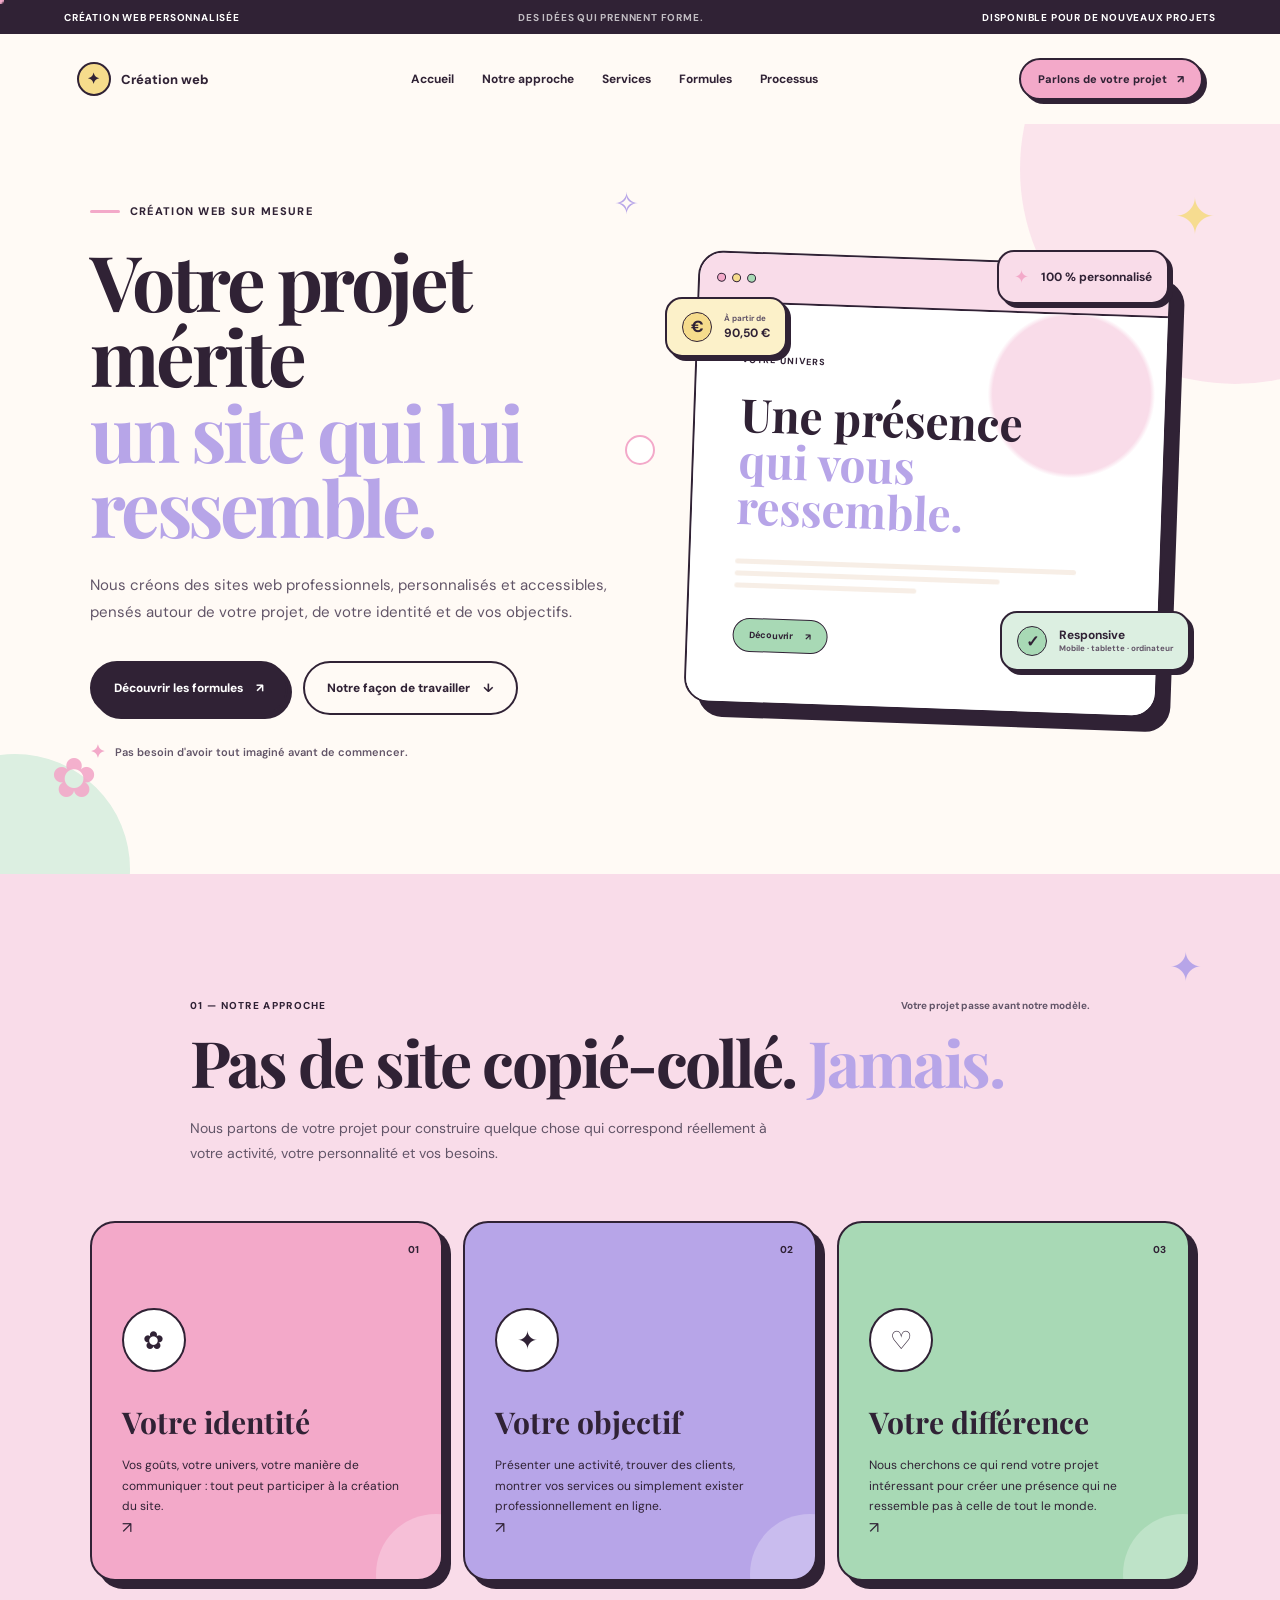
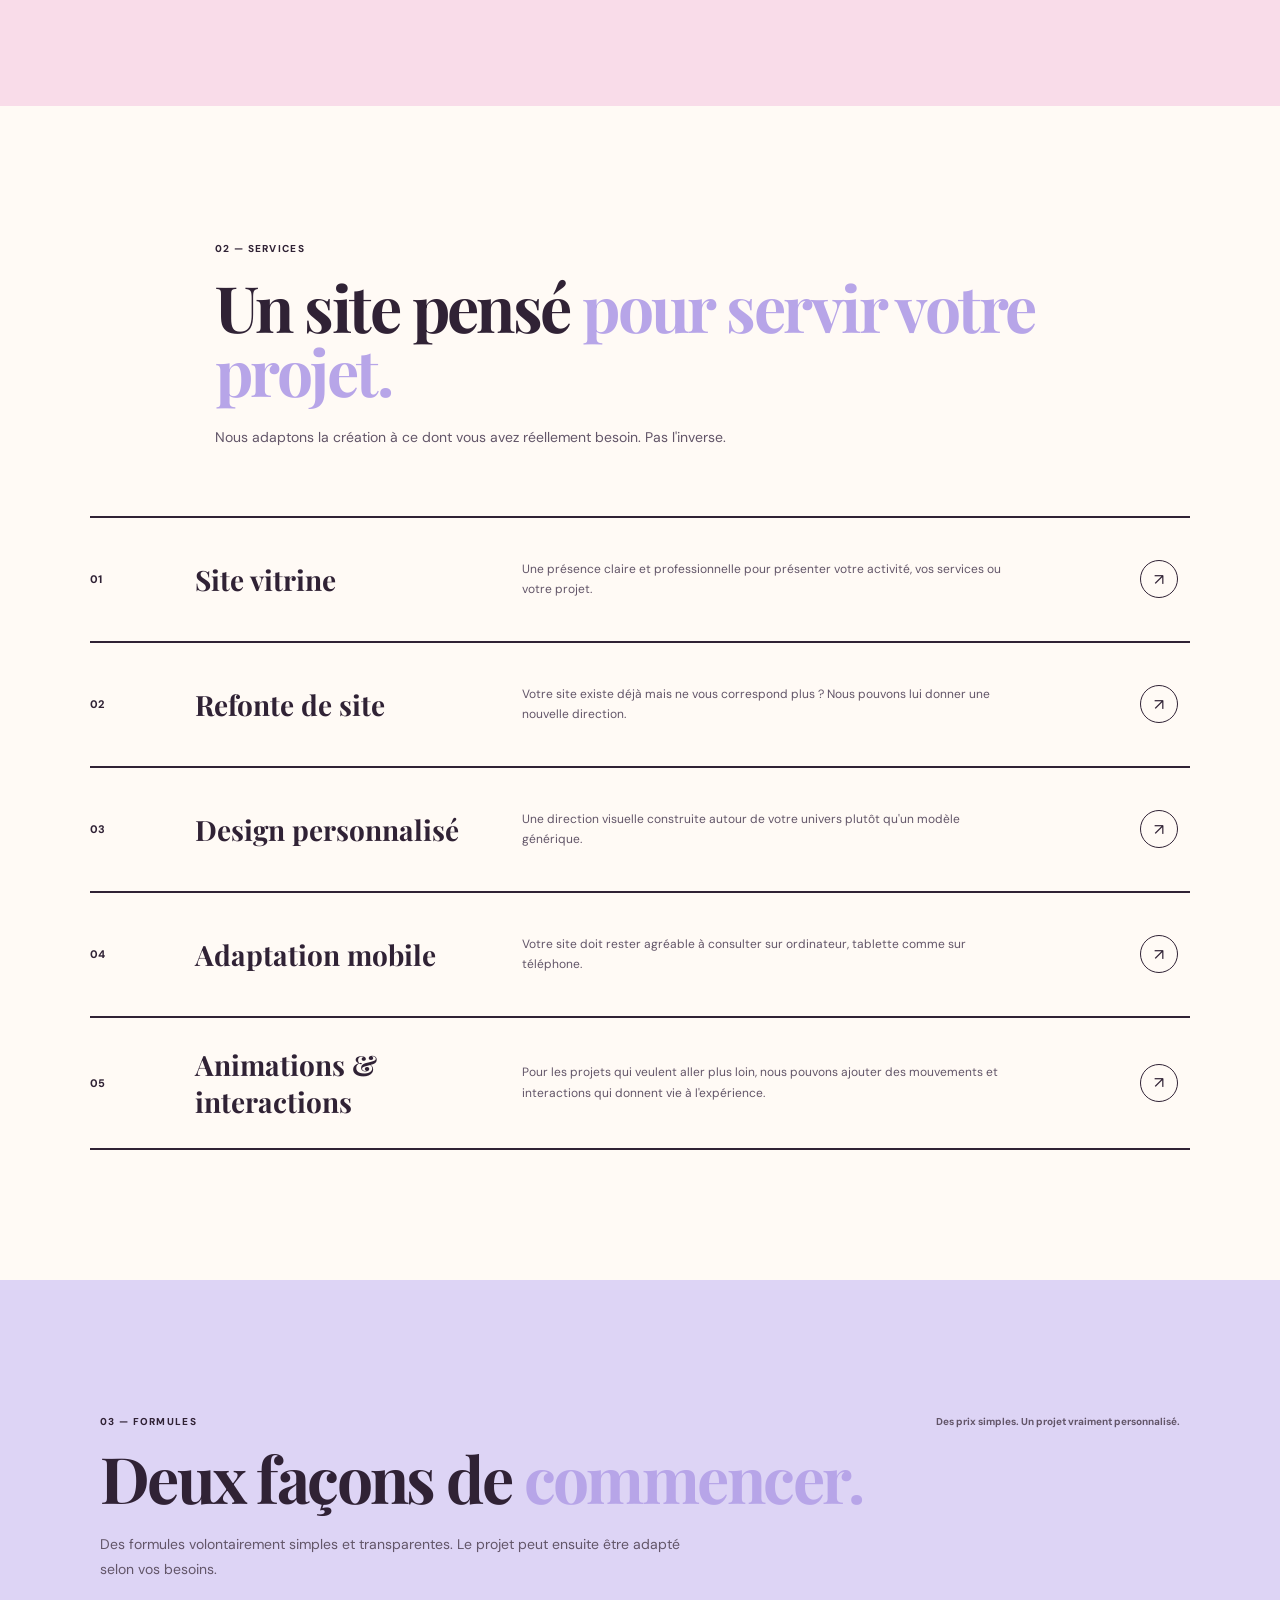
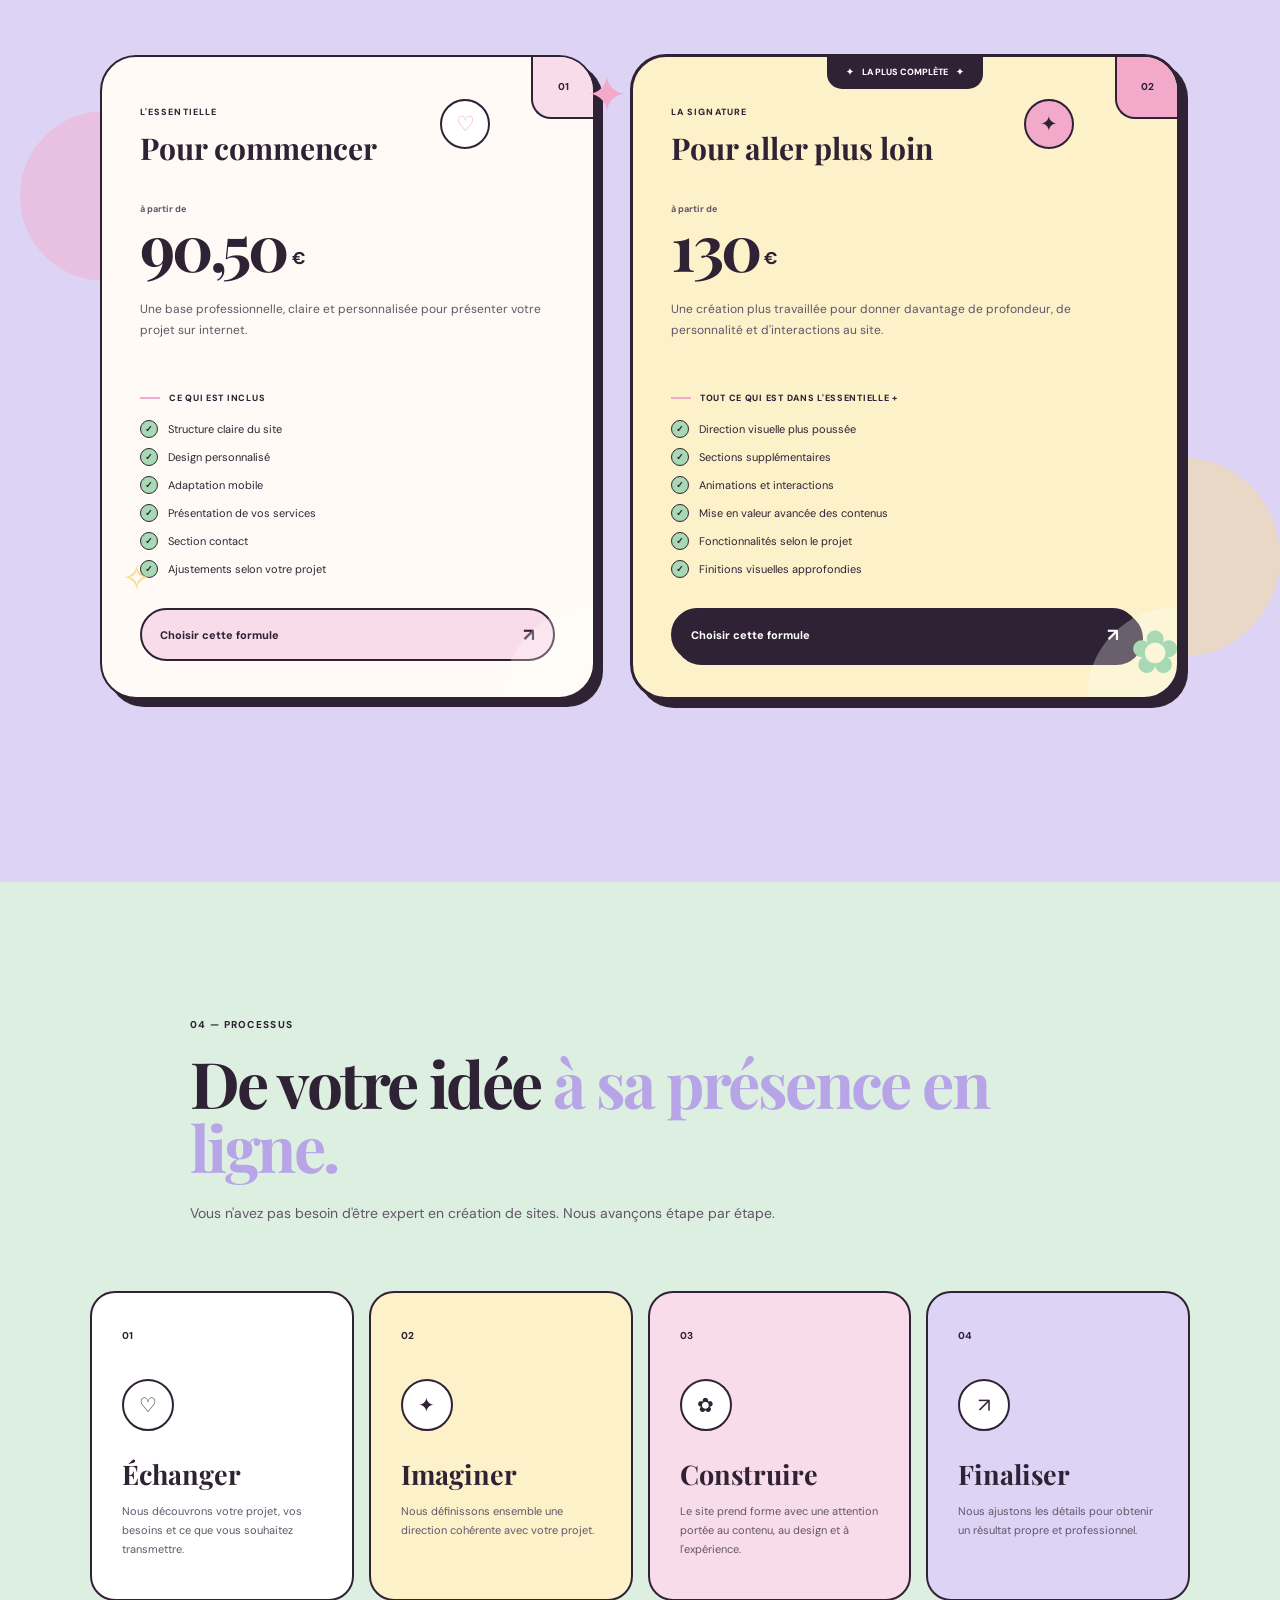
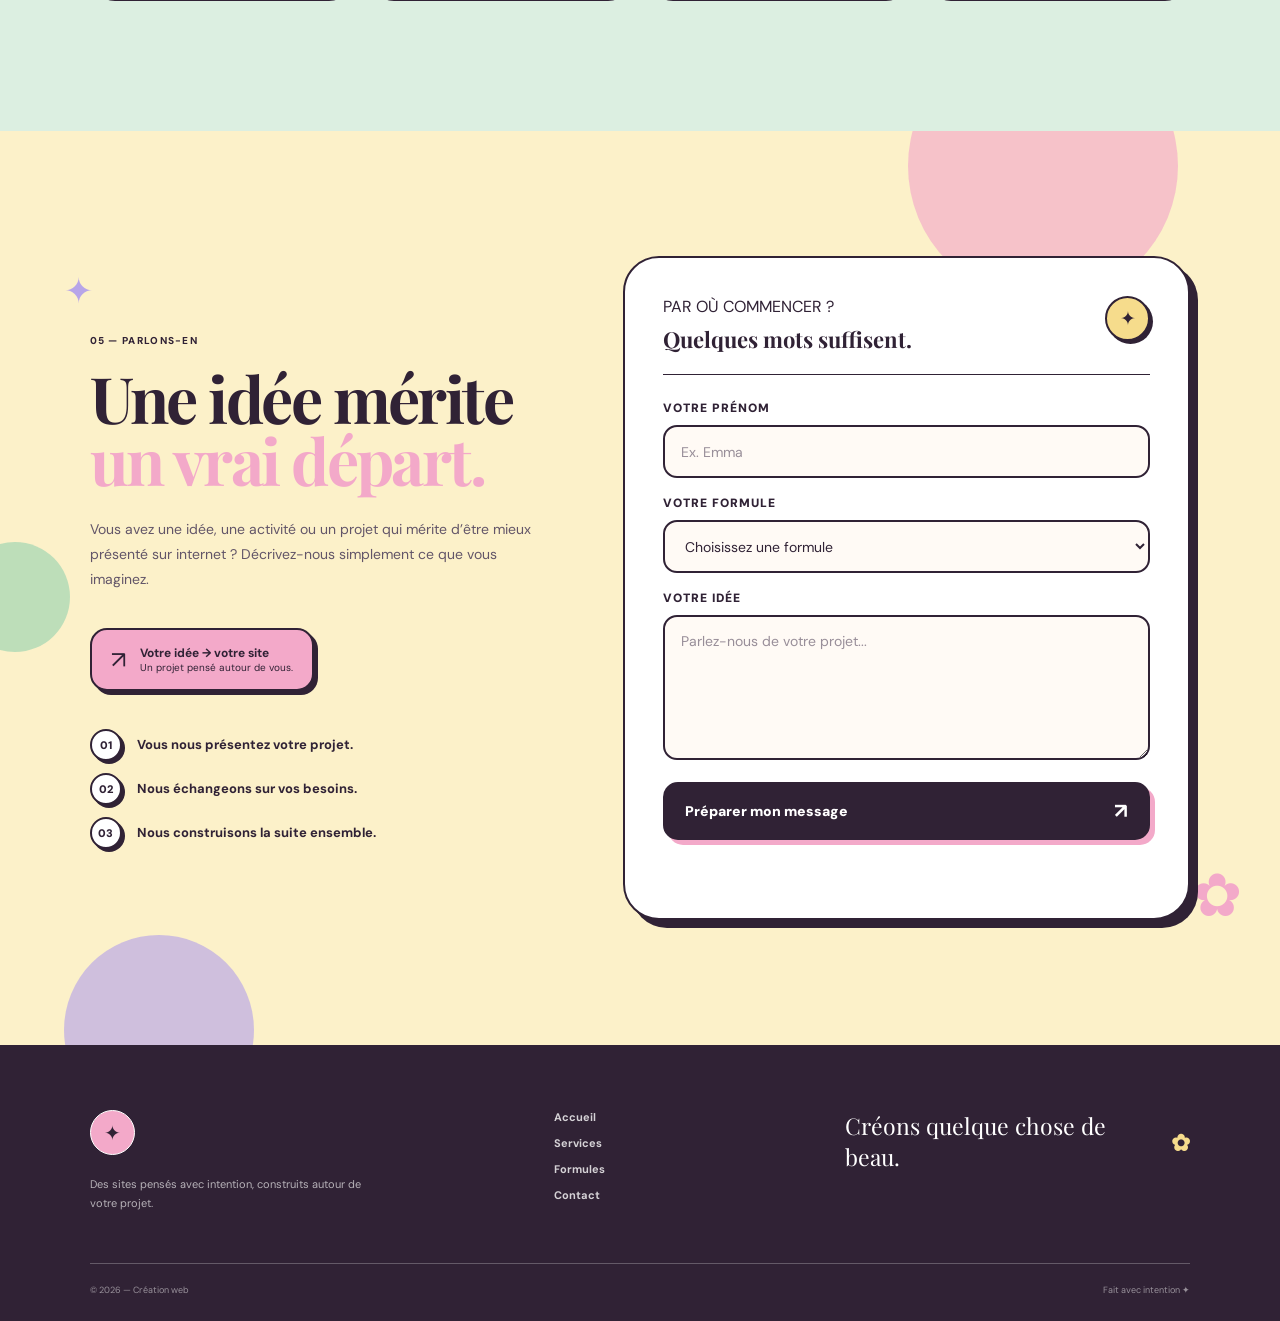
==== index.html @ 26dca268 "Add files via upload" ====
<!DOCTYPE html>

<html lang="fr">

<head>

<meta charset="UTF-8">

<meta
    name="viewport"
    content="width=device-width, initial-scale=1.0"
>

<meta
    name="description"
    content="Création de sites web professionnels, personnalisés et accessibles."
>

<title>Création de sites web — Votre projet, votre univers</title>

<!-- =====================================================
     POLICES
====================================================== -->

<link rel="preconnect" href="https://fonts.googleapis.com">
<link rel="preconnect" href="https://fonts.gstatic.com" crossorigin>

<link
    href="https://fonts.googleapis.com/css2?family=DM+Sans:wght@400;500;600;700;800&family=Playfair+Display:wght@500;600;700&display=swap"
    rel="stylesheet"
>

<link rel="stylesheet" href="style.css">

</head>

<body>

<!-- =====================================================
     CURSEUR PERSONNALISÉ
====================================================== -->

<div class="custom-cursor"></div>
<div class="cursor-dot"></div>


<!-- =====================================================
     BARRE SUPÉRIEURE
====================================================== -->

<div class="top-bar">

    <span>
        Création web personnalisée
    </span>

    <span class="top-bar-center">
        Des idées qui prennent forme.
    </span>

    <span>
        Disponible pour de nouveaux projets
    </span>

</div>


<!-- =====================================================
     NAVIGATION
====================================================== -->

<header class="site-header">

    <a
        href="#accueil"
        class="brand-mark"
        aria-label="Accueil"
    >

        <span class="brand-symbol">
            ✦
        </span>

        <span class="brand-text">
            Création web
        </span>

    </a>


    <nav
        class="main-nav"
        aria-label="Navigation principale"
    >

        <a href="#accueil">
            Accueil
        </a>

        <a href="#approche">
            Notre approche
        </a>

        <a href="#services">
            Services
        </a>

        <a href="#formules">
            Formules
        </a>

        <a href="#processus">
            Processus
        </a>

    </nav>


    <a
        href="#contact"
        class="header-button"
    >
        Parlons de votre projet
        <span>↗</span>
    </a>

</header>


<!-- =====================================================
     CONTENU PRINCIPAL
====================================================== -->

<main>


    <!-- =================================================
         HERO
    ================================================== -->

    <section
        class="hero-section"
        id="accueil"
    >

        <div class="hero-decoration hero-flower">
            ✿
        </div>

        <div class="hero-decoration hero-star">
            ✦
        </div>

        <div class="hero-decoration hero-sparkle">
            ✧
        </div>


        <div class="hero-content">

            <div class="hero-kicker">

                <span></span>

                CRÉATION WEB SUR MESURE

            </div>


            <h1>

                Votre projet mérite

                <span>
                    un site qui lui ressemble.
                </span>

            </h1>


            <p class="hero-text">

                Nous créons des sites web professionnels,
                personnalisés et accessibles, pensés autour
                de votre projet, de votre identité et de vos
                objectifs.

            </p>


            <div class="hero-actions">

                <a
                    href="#formules"
                    class="primary-button"
                >

                    Découvrir les formules

                    <span>
                        ↗
                    </span>

                </a>


                <a
                    href="#approche"
                    class="secondary-button"
                >

                    Notre façon de travailler

                    <span>
                        ↓
                    </span>

                </a>

            </div>


            <div class="hero-note">

                <span class="note-star">
                    ✦
                </span>

                Pas besoin d'avoir tout imaginé avant de commencer.

            </div>

        </div>


        <!-- =================================================
             VISUEL HERO
        ================================================== -->

        <div class="hero-visual">

            <div class="hero-circle pink-circle"></div>

            <div class="hero-circle green-circle"></div>


            <div class="browser-window">

                <div class="browser-top">

                    <div class="browser-dots">

                        <span></span>
                        <span></span>
                        <span></span>

                    </div>


                    <div class="browser-address">
                        votre-projet.fr
                    </div>

                </div>


                <div class="browser-content">

                    <div class="browser-mini-label">
                        VOTRE UNIVERS
                    </div>


                    <h2>

                        Une présence

                        <span>
                            qui vous ressemble.
                        </span>

                    </h2>


                    <div class="browser-lines">

                        <span></span>
                        <span></span>
                        <span></span>

                    </div>


                    <div class="browser-button">

                        Découvrir

                        <span>
                            ↗
                        </span>

                    </div>

                </div>

            </div>


            <div class="floating-card floating-price">

                <span class="floating-icon">
                    €
                </span>

                <div>

                    <small>
                        À partir de
                    </small>

                    <strong>
                        90,50 €
                    </strong>

                </div>

            </div>


            <div class="floating-card floating-responsive">

                <span class="responsive-check">
                    ✓
                </span>

                <div>

                    <strong>
                        Responsive
                    </strong>

                    <small>
                        Mobile · tablette · ordinateur
                    </small>

                </div>

            </div>


            <div class="floating-card floating-custom">

                <span>
                    ✦
                </span>

                <strong>
                    100 % personnalisé
                </strong>

            </div>

        </div>

    </section>


    <!-- =================================================
         APPROCHE
    ================================================== -->

    <section
        class="approach-section"
        id="approche"
    >

        <div class="section-heading">

            <div class="heading-top">

                <span class="section-number">
                    01 — NOTRE APPROCHE
                </span>

                <span class="heading-note">
                    Votre projet passe avant notre modèle.
                </span>

            </div>


            <h2>

                Pas de site copié-collé.

                <span>
                    Jamais.
                </span>

            </h2>


            <p>

                Nous partons de votre projet pour construire
                quelque chose qui correspond réellement à
                votre activité, votre personnalité et vos
                besoins.

            </p>

        </div>


        <div class="approach-grid">


            <article class="approach-card pink-card">

                <div class="card-number">
                    01
                </div>

                <div class="card-icon">
                    ✿
                </div>

                <h3>
                    Votre identité
                </h3>

                <p>

                    Vos goûts, votre univers, votre manière
                    de communiquer : tout peut participer
                    à la création du site.

                </p>

                <span class="card-arrow">
                    ↗
                </span>

            </article>


            <article class="approach-card purple-card">

                <div class="card-number">
                    02
                </div>

                <div class="card-icon">
                    ✦
                </div>

                <h3>
                    Votre objectif
                </h3>

                <p>

                    Présenter une activité, trouver des clients,
                    montrer vos services ou simplement exister
                    professionnellement en ligne.

                </p>

                <span class="card-arrow">
                    ↗
                </span>

            </article>


            <article class="approach-card green-card">

                <div class="card-number">
                    03
                </div>

                <div class="card-icon">
                    ♡
                </div>

                <h3>
                    Votre différence
                </h3>

                <p>

                    Nous cherchons ce qui rend votre projet
                    intéressant pour créer une présence
                    qui ne ressemble pas à celle de tout le monde.

                </p>

                <span class="card-arrow">
                    ↗
                </span>

            </article>

        </div>

    </section>


    <!-- =================================================
         SERVICES
    ================================================== -->

    <section
        class="services-section"
        id="services"
    >

        <div class="services-intro">

            <span class="section-number">
                02 — SERVICES
            </span>

            <h2>

                Un site pensé

                <span>
                    pour servir votre projet.
                </span>

            </h2>

            <p>

                Nous adaptons la création à ce dont vous avez
                réellement besoin. Pas l'inverse.

            </p>

        </div>


        <div class="services-list">


            <article class="service-item">

                <div class="service-number">
                    01
                </div>

                <div class="service-main">

                    <h3>
                        Site vitrine
                    </h3>

                    <p>

                        Une présence claire et professionnelle
                        pour présenter votre activité,
                        vos services ou votre projet.

                    </p>

                </div>

                <div class="service-symbol">
                    ↗
                </div>

            </article>


            <article class="service-item">

                <div class="service-number">
                    02
                </div>

                <div class="service-main">

                    <h3>
                        Refonte de site
                    </h3>

                    <p>

                        Votre site existe déjà mais ne vous
                        correspond plus ? Nous pouvons lui
                        donner une nouvelle direction.

                    </p>

                </div>

                <div class="service-symbol">
                    ↗
                </div>

            </article>


            <article class="service-item">

                <div class="service-number">
                    03
                </div>

                <div class="service-main">

                    <h3>
                        Design personnalisé
                    </h3>

                    <p>

                        Une direction visuelle construite autour
                        de votre univers plutôt qu'un modèle
                        générique.

                    </p>

                </div>

                <div class="service-symbol">
                    ↗
                </div>

            </article>


            <article class="service-item">

                <div class="service-number">
                    04
                </div>

                <div class="service-main">

                    <h3>
                        Adaptation mobile
                    </h3>

                    <p>

                        Votre site doit rester agréable à consulter
                        sur ordinateur, tablette comme sur téléphone.

                    </p>

                </div>

                <div class="service-symbol">
                    ↗
                </div>

            </article>


            <article class="service-item">

                <div class="service-number">
                    05
                </div>

                <div class="service-main">

                    <h3>
                        Animations &amp; interactions
                    </h3>

                    <p>

                        Pour les projets qui veulent aller plus loin,
                        nous pouvons ajouter des mouvements et
                        interactions qui donnent vie à l'expérience.

                    </p>

                </div>

                <div class="service-symbol">
                    ↗
                </div>

            </article>

        </div>

    </section>


    <!-- =================================================
         FORMULES
    ================================================== -->

    <section
        class="pricing-section"
        id="formules"
    >

        <div class="pricing-intro">

            <div class="pricing-heading-line">

                <span class="section-number">
                    03 — FORMULES
                </span>

                <span class="pricing-mini-note">
                    Des prix simples. Un projet vraiment personnalisé.
                </span>

            </div>


            <h2>

                Deux façons de

                <span>
                    commencer.
                </span>

            </h2>


            <p>

                Des formules volontairement simples et transparentes.
                Le projet peut ensuite être adapté selon vos besoins.

            </p>

        </div>


        <div class="pricing-stage">

            <div class="pricing-deco deco-star">
                ✦
            </div>

            <div class="pricing-deco deco-flower">
                ✿
            </div>

            <div class="pricing-deco deco-sparkle">
                ✧
            </div>

            <div class="pricing-circle circle-pink"></div>

            <div class="pricing-circle circle-yellow"></div>


            <!-- =================================================
                 FORMULE 01
            ================================================== -->

            <article class="price-plan essential-plan">

                <div class="plan-corner">
                    <span>01</span>
                </div>


                <div class="plan-top">

                    <div>

                        <span class="plan-label">
                            L'ESSENTIELLE
                        </span>

                        <h3>
                            Pour commencer
                        </h3>

                    </div>


                    <div class="plan-icon essential-icon">
                        ♡
                    </div>

                </div>


                <div class="price-wrapper">

                    <span class="price-small">
                        à partir de
                    </span>

                    <div class="price">

                        <strong>
                            90,50
                        </strong>

                        <span>
                            €
                        </span>

                    </div>

                </div>


                <p class="plan-description">

                    Une base professionnelle, claire et personnalisée
                    pour présenter votre projet sur internet.

                </p>


                <div class="included-title">

                    <span></span>

                    CE QUI EST INCLUS

                </div>


                <ul class="plan-list">

                    <li>
                        <span>✓</span>
                        <p>Structure claire du site</p>
                    </li>

                    <li>
                        <span>✓</span>
                        <p>Design personnalisé</p>
                    </li>

                    <li>
                        <span>✓</span>
                        <p>Adaptation mobile</p>
                    </li>

                    <li>
                        <span>✓</span>
                        <p>Présentation de vos services</p>
                    </li>

                    <li>
                        <span>✓</span>
                        <p>Section contact</p>
                    </li>

                    <li>
                        <span>✓</span>
                        <p>Ajustements selon votre projet</p>
                    </li>

                </ul>


                <a
                    href="#contact"
                    class="plan-button essential-button"
                >

                    <span>
                        Choisir cette formule
                    </span>

                    <strong>
                        ↗
                    </strong>

                </a>

            </article>


            <!-- =================================================
                 FORMULE 02
            ================================================== -->

            <article class="price-plan signature-plan">

                <div class="popular-badge">

                    <span>✦</span>

                    LA PLUS COMPLÈTE

                    <span>✦</span>

                </div>


                <div class="plan-corner">
                    <span>02</span>
                </div>


                <div class="plan-top">

                    <div>

                        <span class="plan-label">
                            LA SIGNATURE
                        </span>

                        <h3>
                            Pour aller plus loin
                        </h3>

                    </div>


                    <div class="plan-icon signature-icon">
                        ✦
                    </div>

                </div>


                <div class="price-wrapper">

                    <span class="price-small">
                        à partir de
                    </span>

                    <div class="price">

                        <strong>
                            130
                        </strong>

                        <span>
                            €
                        </span>

                    </div>

                </div>


                <p class="plan-description">

                    Une création plus travaillée pour donner davantage
                    de profondeur, de personnalité et d'interactions
                    au site.

                </p>


                <div class="included-title">

                    <span></span>

                    TOUT CE QUI EST DANS L'ESSENTIELLE +

                </div>


                <ul class="plan-list">

                    <li>
                        <span>✓</span>
                        <p>Direction visuelle plus poussée</p>
                    </li>

                    <li>
                        <span>✓</span>
                        <p>Sections supplémentaires</p>
                    </li>

                    <li>
                        <span>✓</span>
                        <p>Animations et interactions</p>
                    </li>

                    <li>
                        <span>✓</span>
                        <p>Mise en valeur avancée des contenus</p>
                    </li>

                    <li>
                        <span>✓</span>
                        <p>Fonctionnalités selon le projet</p>
                    </li>

                    <li>
                        <span>✓</span>
                        <p>Finitions visuelles approfondies</p>
                    </li>

                </ul>


                <a
                    href="#contact"
                    class="plan-button signature-button"
                >

                    <span>
                        Choisir cette formule
                    </span>

                    <strong>
                        ↗
                    </strong>

                </a>

            </article>

        </div>

    </section>


    <!-- =================================================
         PROCESSUS
    ================================================== -->

    <section
        class="process-section"
        id="processus"
    >

        <div class="process-intro">

            <span class="section-number">
                04 — PROCESSUS
            </span>

            <h2>

                De votre idée

                <span>
                    à sa présence en ligne.
                </span>

            </h2>

            <p>

                Vous n'avez pas besoin d'être expert en création
                de sites. Nous avançons étape par étape.

            </p>

        </div>


        <div class="process-grid">


            <article class="process-step">

                <span class="process-number">
                    01
                </span>

                <div class="process-icon">
                    ♡
                </div>

                <h3>
                    Échanger
                </h3>

                <p>

                    Nous découvrons votre projet, vos besoins
                    et ce que vous souhaitez transmettre.

                </p>

            </article>


            <article class="process-step">

                <span class="process-number">
                    02
                </span>

                <div class="process-icon">
                    ✦
                </div>

                <h3>
                    Imaginer
                </h3>

                <p>

                    Nous définissons ensemble une direction
                    cohérente avec votre projet.

                </p>

            </article>


            <article class="process-step">

                <span class="process-number">
                    03
                </span>

                <div class="process-icon">
                    ✿
                </div>

                <h3>
                    Construire
                </h3>

                <p>

                    Le site prend forme avec une attention portée
                    au contenu, au design et à l'expérience.

                </p>

            </article>


            <article class="process-step">

                <span class="process-number">
                    04
                </span>

                <div class="process-icon">
                    ↗
                </div>

                <h3>
                    Finaliser
                </h3>

                <p>

                    Nous ajustons les détails pour obtenir
                    un résultat propre et professionnel.

                </p>

            </article>

        </div>

    </section>


    <!-- =================================================
         CONTACT
    ================================================== -->

    <section
        class="contact-section"
        id="contact"
    >

        <div class="contact-shape contact-shape-pink"></div>

        <div class="contact-shape contact-shape-purple"></div>

        <div class="contact-shape contact-shape-green"></div>


        <div class="contact-doodle contact-doodle-one">
            ✦
        </div>

        <div class="contact-doodle contact-doodle-two">
            ✿
        </div>

        <div class="contact-doodle contact-doodle-three">
            ✧
        </div>


        <div class="contact-layout">


            <!-- =================================================
                 TEXTE CONTACT
            ================================================== -->

            <div class="contact-copy">

                <span class="section-number">
                    05 — PARLONS-EN
                </span>


                <h2>

                    Une idée mérite

                    <span>
                        un vrai départ.
                    </span>

                </h2>


                <p>

                    Vous avez une idée, une activité ou un projet
                    qui mérite d’être mieux présenté sur internet ?
                    Décrivez-nous simplement ce que vous imaginez.

                </p>


                <div class="contact-sticker">

                    <span class="sticker-arrow">
                        ↗
                    </span>


                    <div>

                        <strong>
                            Votre idée → votre site
                        </strong>

                        <span>
                            Un projet pensé autour de vous.
                        </span>

                    </div>

                </div>


                <div class="contact-mini-notes">


                    <div>

                        <span>
                            01
                        </span>

                        <p>
                            Vous nous présentez votre projet.
                        </p>

                    </div>


                    <div>

                        <span>
                            02
                        </span>

                        <p>
                            Nous échangeons sur vos besoins.
                        </p>

                    </div>


                    <div>

                        <span>
                            03
                        </span>

                        <p>
                            Nous construisons la suite ensemble.
                        </p>

                    </div>


                </div>

            </div>


            <!-- =================================================
                 FORMULAIRE CONTACT
            ================================================== -->

            <div class="contact-card">


                <div class="contact-card-top">

                    <div>

                        <span>
                            PAR OÙ COMMENCER ?
                        </span>

                        <strong>
                            Quelques mots suffisent.
                        </strong>

                    </div>


                    <span class="contact-card-star">
                        ✦
                    </span>

                </div>


                <form
                    class="contact-form"
                    id="contactForm"
                >


                    <label>

                        <span>
                            Votre prénom
                        </span>

                        <input
                            type="text"
                            name="prenom"
                            placeholder="Ex. Emma"
                            autocomplete="given-name"
                            required
                        >

                    </label>


                    <label>

                        <span>
                            Votre formule
                        </span>


                        <select
                            name="formule"
                            required
                        >

                            <option
                                value=""
                                selected
                                disabled
                            >
                                Choisissez une formule
                            </option>


                            <option value="Essentielle — 90,50 €">
                                L'Essentielle — 90,50 €
                            </option>


                            <option value="Signature — 130 €">
                                La Signature — 130 €
                            </option>


                            <option value="Je ne sais pas encore">
                                Je ne sais pas encore
                            </option>

                        </select>

                    </label>


                    <label>

                        <span>
                            Votre idée
                        </span>


                        <textarea
                            name="message"
                            placeholder="Parlez-nous de votre projet..."
                            required
                        ></textarea>

                    </label>


                    <button
                        type="submit"
                    >

                        <span>
                            Préparer mon message
                        </span>

                        <strong>
                            ↗
                        </strong>

                    </button>


                    <p
                        class="form-status"
                        id="formStatus"
                        aria-live="polite"
                    ></p>


                </form>

            </div>

        </div>

    </section>

</main>


<!-- =====================================================
     FOOTER
====================================================== -->

<footer class="site-footer">


    <div class="footer-main">


        <div class="footer-brand">

            <span class="footer-symbol">
                ✦
            </span>

            <p>

                Des sites pensés avec intention,
                construits autour de votre projet.

            </p>

        </div>


        <div class="footer-links">

            <a href="#accueil">
                Accueil
            </a>

            <a href="#services">
                Services
            </a>

            <a href="#formules">
                Formules
            </a>

            <a href="#contact">
                Contact
            </a>

        </div>


        <div class="footer-message">

            <span>
                Créons quelque chose de beau.
            </span>

            <strong>
                ✿
            </strong>

        </div>

    </div>


    <div class="footer-bottom">

        <span>

            © <span id="year"></span>
            — Création web

        </span>


        <span>
            Fait avec intention ✦
        </span>

    </div>

</footer>


<!-- =====================================================
     JAVASCRIPT
====================================================== -->

<script src="scripte.js"></script>

</body>

</html>
---- style.css ----
/* =========================================================
   STUDIO — STYLE PRINCIPAL
   Palette : rose poudré / violet lavande / jaune beurre /
   vert sauge, avec une base crème et prune.
========================================================= */


/* =========================================================
   VARIABLES
========================================================= */

:root {

    --cream: #fffaf5;
    --cream-dark: #f7eee6;

    --plum: #302235;
    --plum-light: #625568;

    --pink: #f3a9c9;
    --pink-light: #f9dce9;

    --purple: #b7a5e8;
    --purple-light: #ddd4f5;

    --yellow: #f6dc8c;
    --yellow-light: #fcf1c9;

    --green: #a8d9b5;
    --green-light: #dcefe1;

    --white: #ffffff;

    --border: 2px solid var(--plum);

    --shadow: 8px 8px 0 var(--plum);
    --shadow-small: 4px 4px 0 var(--plum);

    --radius-large: 36px;
    --radius-medium: 25px;
    --radius-small: 15px;

    --transition:
        .35s cubic-bezier(.22, 1, .36, 1);

}


/* =========================================================
   RESET
========================================================= */

* {
    margin: 0;
    padding: 0;
    box-sizing: border-box;
}

html {
    scroll-behavior: smooth;
}

body {
    min-height: 100vh;

    background: var(--cream);
    color: var(--plum);

    font-family: "DM Sans", sans-serif;

    overflow-x: hidden;

    cursor: none;
}

body.is-loading {
    overflow: hidden;
}

a {
    color: inherit;
    text-decoration: none;
}

button,
input,
textarea,
select {
    font: inherit;
}

button,
a {
    cursor: none;
}

::selection {
    background: var(--pink);
    color: var(--plum);
}

img {
    max-width: 100%;
    display: block;
}


/* =========================================================
   CURSEUR PERSONNALISÉ
========================================================= */

.custom-cursor {
    position: fixed;

    top: 0;
    left: 0;

    width: 30px;
    height: 30px;

    border: 2px solid var(--pink);
    border-radius: 50%;

    background: rgba(255, 255, 255, .88);

    pointer-events: none;

    z-index: 999999;

    transform: translate(-50%, -50%);

    transition:
        width .25s ease,
        height .25s ease,
        background .25s ease,
        border-color .25s ease,
        box-shadow .25s ease;

    will-change: left, top, width, height;
}

.cursor-dot {
    position: fixed;

    top: 0;
    left: 0;

    width: 7px;
    height: 7px;

    background: var(--pink);

    border-radius: 50%;

    pointer-events: none;

    z-index: 1000000;

    transform: translate(-50%, -50%);

    transition:
        width .2s ease,
        height .2s ease,
        background .2s ease;

    will-change: left, top, width, height;
}

.custom-cursor.cursor-hover {
    width: 55px;
    height: 55px;

    border-color: var(--purple);

    background: rgba(221, 212, 245, .35);

    box-shadow:
        0 0 0 7px rgba(183, 165, 232, .13);
}

.cursor-dot.dot-hover {
    width: 4px;
    height: 4px;

    background: var(--purple);
}


/* =========================================================
   TOP BAR
========================================================= */

.top-bar {
    min-height: 34px;

    padding: 7px 5vw;

    display: flex;
    justify-content: space-between;
    align-items: center;

    gap: 20px;

    background: var(--plum);
    color: var(--white);

    font-size: 10px;
    font-weight: 700;

    letter-spacing: .08em;
    text-transform: uppercase;
}

.top-bar-center {
    opacity: .7;
}


/* =========================================================
   HEADER
========================================================= */

.site-header {
    position: relative;
    z-index: 50;

    width: 100%;

    padding: 24px 6vw;

    display: flex;
    justify-content: space-between;
    align-items: center;

    gap: 30px;

    background: var(--cream);
}

.brand-mark {
    display: flex;
    align-items: center;

    gap: 10px;

    font-weight: 800;
    font-size: 13px;

    white-space: nowrap;
}

.brand-symbol {
    width: 34px;
    height: 34px;

    display: grid;
    place-items: center;

    border: var(--border);
    border-radius: 50%;

    background: var(--yellow);

    font-size: 15px;

    transition: var(--transition);
}

.brand-mark:hover .brand-symbol {
    transform: rotate(12deg) scale(1.08);
    background: var(--pink);
}

.main-nav {
    display: flex;
    align-items: center;
    justify-content: center;

    gap: 28px;
}

.main-nav a {
    position: relative;

    font-size: 12px;
    font-weight: 700;

    transition: var(--transition);
}

.main-nav a::after {
    content: "";

    position: absolute;

    left: 0;
    bottom: -7px;

    width: 0;
    height: 2px;

    background: var(--pink);

    transition: var(--transition);
}

.main-nav a:hover {
    transform: translateY(-2px);
}

.main-nav a:hover::after {
    width: 100%;
}

.header-button {
    padding: 12px 17px;

    display: flex;
    align-items: center;

    gap: 10px;

    background: var(--pink);

    border: var(--border);
    border-radius: 100px;

    box-shadow: var(--shadow-small);

    font-size: 11px;
    font-weight: 800;

    transition: var(--transition);
}

.header-button:hover {
    transform: translate(-2px, -3px);

    background: var(--yellow);

    box-shadow: 6px 7px 0 var(--plum);
}


/* =========================================================
   HERO
========================================================= */

.hero-section {
    position: relative;

    min-height: 700px;

    padding: 80px 7vw 110px;

    display: grid;
    grid-template-columns: 1fr 1fr;

    align-items: center;

    gap: 50px;

    background: var(--cream);

    overflow: hidden;
}

.hero-section::before {
    content: "";

    position: absolute;

    width: 430px;
    height: 430px;

    right: -170px;
    top: -170px;

    border-radius: 50%;

    background: var(--pink-light);

    opacity: .7;

    animation: softOrbit 10s ease-in-out infinite;
}

.hero-section::after {
    content: "";

    position: absolute;

    width: 230px;
    height: 230px;

    left: -100px;
    bottom: -110px;

    border-radius: 50%;

    background: var(--green-light);

    animation: softOrbitReverse 9s ease-in-out infinite;
}

.hero-content {
    position: relative;
    z-index: 5;

    max-width: 680px;

    animation:
        heroEnter .9s cubic-bezier(.22, 1, .36, 1) both;
}

.hero-kicker {
    display: flex;
    align-items: center;

    gap: 10px;

    margin-bottom: 25px;

    font-size: 11px;
    font-weight: 800;

    letter-spacing: .12em;
}

.hero-kicker span {
    width: 30px;
    height: 3px;

    background: var(--pink);

    border-radius: 10px;

    animation: linePulse 2.8s ease-in-out infinite;
}

.hero-content h1 {
    max-width: 680px;

    font-family: "Playfair Display", serif;

    font-size: clamp(54px, 6vw, 88px);

    line-height: .98;

    letter-spacing: -.045em;
}

.hero-content h1 span {
    display: block;

    color: var(--purple);

    animation: titleFloat 5s ease-in-out infinite;
}

.hero-text {
    max-width: 570px;

    margin-top: 28px;

    color: var(--plum-light);

    font-size: 15px;

    line-height: 1.8;
}

.hero-actions {
    display: flex;
    align-items: center;

    flex-wrap: wrap;

    gap: 15px;

    margin-top: 35px;
}

.primary-button,
.secondary-button {
    min-height: 54px;

    padding: 0 22px;

    display: inline-flex;
    align-items: center;
    justify-content: center;

    gap: 13px;

    border: var(--border);
    border-radius: 100px;

    font-size: 12px;
    font-weight: 800;

    transition: var(--transition);
}

.primary-button {
    background: var(--plum);
    color: var(--white);

    box-shadow: var(--shadow-small);
}

.primary-button:hover {
    transform: translate(-3px, -4px);

    background: var(--purple);
    color: var(--plum);

    box-shadow: 7px 8px 0 var(--plum);
}

.secondary-button {
    background: transparent;
}

.secondary-button:hover {
    background: var(--green);

    transform: translateY(-4px);
}

.primary-button span,
.secondary-button span {
    transition: transform .3s ease;
}

.primary-button:hover span,
.secondary-button:hover span {
    transform: translateX(5px);
}

.hero-note {
    margin-top: 25px;

    display: flex;
    align-items: center;

    gap: 10px;

    color: var(--plum-light);

    font-size: 11px;
    font-weight: 600;
}

.note-star {
    color: var(--pink);

    font-size: 18px;
}


/* =========================================================
   HERO VISUEL
========================================================= */

.hero-visual {
    position: relative;

    min-height: 520px;

    display: flex;
    align-items: center;
    justify-content: center;

    perspective: 1000px;

    transition:
        transform .25s cubic-bezier(.22, 1, .36, 1);

    z-index: 4;
}

.browser-window {
    position: relative;
    z-index: 3;

    width: min(500px, 90%);

    border: var(--border);
    border-radius: 25px;

    overflow: hidden;

    background: var(--white);

    box-shadow: 14px 14px 0 var(--plum);

    transform: rotate(2deg);

    transition:
        transform .5s cubic-bezier(.22, 1, .36, 1),
        box-shadow .5s ease;
}

.browser-window:hover {
    transform: rotate(0deg) translateY(-9px) scale(1.015);

    box-shadow: 17px 19px 0 var(--plum);
}

.browser-top {
    height: 50px;

    padding: 0 17px;

    display: flex;
    align-items: center;
    justify-content: space-between;

    border-bottom: var(--border);

    background: var(--pink-light);
}

.browser-dots {
    display: flex;
    gap: 6px;
}

.browser-dots span {
    width: 9px;
    height: 9px;

    border-radius: 50%;

    border: 1px solid var(--plum);
}

.browser-dots span:nth-child(1) {
    background: var(--pink);
}

.browser-dots span:nth-child(2) {
    background: var(--yellow);
}

.browser-dots span:nth-child(3) {
    background: var(--green);
}

.browser-address {
    padding: 6px 13px;

    border: 1px solid var(--plum);
    border-radius: 100px;

    font-size: 8px;
    font-weight: 700;

    background: var(--white);
}

.browser-content {
    min-height: 340px;

    padding: 50px 45px;

    background:
        radial-gradient(
            circle at 80% 20%,
            var(--pink-light) 0 16%,
            transparent 17%
        ),
        var(--white);
}

.browser-mini-label {
    font-size: 9px;
    font-weight: 800;

    letter-spacing: .12em;
}

.browser-content h2 {
    max-width: 350px;

    margin-top: 25px;

    font-family: "Playfair Display", serif;

    font-size: 46px;

    line-height: 1;
}

.browser-content h2 span {
    color: var(--purple);
}

.browser-lines {
    margin-top: 30px;

    display: grid;

    gap: 7px;
}

.browser-lines span {
    display: block;

    height: 5px;

    border-radius: 10px;

    background: var(--cream-dark);

    transform-origin: left;

    animation: lineReveal 1.2s ease both;
}

.browser-lines span:nth-child(1) {
    width: 90%;
    animation-delay: .3s;
}

.browser-lines span:nth-child(2) {
    width: 70%;
    animation-delay: .45s;
}

.browser-lines span:nth-child(3) {
    width: 48%;
    animation-delay: .6s;
}

.browser-button {
    width: fit-content;

    margin-top: 30px;

    padding: 10px 15px;

    display: flex;

    gap: 12px;

    border: 1.5px solid var(--plum);
    border-radius: 100px;

    background: var(--green);

    font-size: 9px;
    font-weight: 800;

    transition: var(--transition);
}

.browser-button:hover {
    background: var(--pink);

    transform: translateY(-3px);
}


/* =========================================================
   CARTES FLOTTANTES
========================================================= */

.floating-card {
    position: absolute;
    z-index: 5;

    display: flex;
    align-items: center;

    gap: 12px;

    padding: 13px 15px;

    border: var(--border);
    border-radius: 17px;

    box-shadow: var(--shadow-small);

    background: var(--white);

    transition:
        transform .35s cubic-bezier(.22, 1, .36, 1),
        box-shadow .35s ease;
}

.floating-card:hover {
    transform: translateY(-9px) rotate(-2deg) scale(1.03);

    box-shadow: 7px 9px 0 var(--plum);
}

.floating-card small {
    display: block;

    margin-bottom: 2px;

    font-size: 8px;
    font-weight: 700;

    color: var(--plum-light);
}

.floating-card strong {
    display: block;

    font-size: 12px;
}

.floating-price {
    top: 14%;
    left: 0;

    background: var(--yellow-light);

    animation:
        floatingPrice 4s ease-in-out infinite;
}

.floating-price .floating-icon {
    width: 30px;
    height: 30px;

    display: grid;
    place-items: center;

    border: 1.5px solid var(--plum);
    border-radius: 50%;

    background: var(--yellow);

    font-weight: 800;
}

.floating-responsive {
    right: 0;
    bottom: 14%;

    background: var(--green-light);

    animation:
        floatingResponsive 4.5s ease-in-out infinite .5s;
}

.responsive-check {
    width: 30px;
    height: 30px;

    display: grid;
    place-items: center;

    border: 1.5px solid var(--plum);
    border-radius: 50%;

    background: var(--green);

    font-weight: 900;
}

.floating-custom {
    right: 4%;
    top: 5%;

    background: var(--pink-light);

    animation:
        floatingCustom 5s ease-in-out infinite 1s;
}

.floating-custom > span {
    color: var(--pink);

    font-size: 18px;
}


/* =========================================================
   DÉCORATIONS HERO
========================================================= */

.hero-decoration {
    position: absolute;

    z-index: 2;

    pointer-events: none;
    user-select: none;
}

.hero-flower {
    left: 4%;
    bottom: 8%;

    color: var(--pink);

    font-size: 55px;

    transform: rotate(-15deg);

    opacity: .9;
}

.hero-star {
    right: 5%;
    top: 8%;

    color: var(--yellow);

    font-size: 50px;

    opacity: .95;
}

.hero-sparkle {
    left: 48%;
    top: 8%;

    color: var(--purple);

    font-size: 30px;

    animation:
        sparkleOpacity 3.2s ease-in-out infinite .4s;
}


/* =========================================================
   TITRES DE SECTIONS
========================================================= */

.section-number {
    display: inline-block;

    font-size: 10px;
    font-weight: 800;

    letter-spacing: .13em;
}

.section-heading h2,
.services-intro h2,
.process-intro h2,
.pricing-intro h2 {
    margin-top: 18px;

    font-family: "Playfair Display", serif;

    font-size: clamp(42px, 5vw, 68px);

    line-height: 1;

    letter-spacing: -.04em;
}

.section-heading h2 span,
.services-intro h2 span,
.process-intro h2 span,
.pricing-intro h2 span {
    color: var(--purple);
}

.section-heading p,
.services-intro p,
.process-intro p,
.pricing-intro p {
    max-width: 600px;

    margin-top: 22px;

    color: var(--plum-light);

    font-size: 14px;

    line-height: 1.8;
}


/* =========================================================
   APPROCHE
========================================================= */

.approach-section {
    position: relative;

    padding: 125px 7vw;

    background: var(--pink-light);

    overflow: hidden;
}

.approach-section::before {
    content: "✦";

    position: absolute;

    top: 8%;
    right: 6%;

    color: var(--purple);

    font-size: 40px;

    animation:
        sparkleOpacity 4s ease-in-out infinite;
}

.section-heading {
    max-width: 900px;

    margin: 0 auto 55px;
}

.heading-top {
    display: flex;

    justify-content: space-between;
    align-items: center;

    gap: 20px;
}

.heading-note {
    font-size: 10px;
    font-weight: 700;

    color: var(--plum-light);
}

.approach-grid {
    max-width: 1150px;

    margin: auto;

    display: grid;
    grid-template-columns: repeat(3, 1fr);

    gap: 20px;
}

.approach-card {
    position: relative;

    min-height: 360px;

    padding: 30px;

    border: var(--border);
    border-radius: var(--radius-medium);

    box-shadow: var(--shadow);

    overflow: hidden;

    transition:
        transform .4s cubic-bezier(.22, 1, .36, 1),
        box-shadow .4s ease;
}

.approach-card::after {
    content: "";

    position: absolute;

    width: 120px;
    height: 120px;

    right: -55px;
    bottom: -55px;

    border-radius: 50%;

    background: rgba(255, 255, 255, .25);

    transition: transform .5s ease;
}

.approach-card:hover::after {
    transform: scale(1.8);
}

.approach-card:hover {
    transform: translate(-4px, -7px) rotate(-1deg);

    box-shadow: 13px 14px 0 var(--plum);
}

.pink-card {
    background: var(--pink);
}

.purple-card {
    background: var(--purple);
}

.green-card {
    background: var(--green);
}

.card-number {
    position: absolute;

    top: 20px;
    right: 22px;

    font-size: 10px;
    font-weight: 800;
}

.card-icon {
    width: 64px;
    height: 64px;

    margin-top: 55px;

    display: grid;
    place-items: center;

    border: var(--border);
    border-radius: 50%;

    background: var(--white);

    font-size: 25px;

    transition: var(--transition);
}

.approach-card:hover .card-icon {
    transform: rotate(10deg) scale(1.08);
}

.approach-card h3 {
    margin-top: 30px;

    font-family: "Playfair Display", serif;

    font-size: 30px;
}

.approach-card p {
    margin-top: 13px;

    max-width: 420px;

    font-size: 12px;
    line-height: 1.7;
}


/* =========================================================
   SERVICES
========================================================= */

.services-section {
    padding: 130px 7vw;

    background: var(--cream);
}

.services-intro {
    max-width: 850px;

    margin: auto;
}

.services-list {
    max-width: 1100px;

    margin: 65px auto 0;

    border-top: var(--border);
}

.service-item {
    min-height: 125px;

    padding: 28px 0;

    display: grid;

    grid-template-columns: 80px 1fr 50px;

    align-items: center;

    gap: 25px;

    border-bottom: var(--border);

    transition:
        padding .35s ease,
        background .35s ease,
        transform .35s ease;
}

.service-item:hover {
    padding-left: 18px;
    padding-right: 18px;

    background: var(--yellow-light);

    transform: translateX(4px);
}

.service-number {
    font-size: 11px;
    font-weight: 800;
}

.service-main {
    display: grid;

    grid-template-columns:
        minmax(180px, .5fr)
        1fr;

    gap: 30px;

    align-items: center;
}

.service-main h3 {
    font-family: "Playfair Display", serif;

    font-size: 28px;

    transition: color .3s ease;
}

.service-item:hover .service-main h3 {
    color: #765f96;
}

.service-main p {
    max-width: 500px;

    color: var(--plum-light);

    font-size: 12px;

    line-height: 1.7;
}

.service-symbol {
    width: 38px;
    height: 38px;

    display: grid;
    place-items: center;

    border: 1.5px solid var(--plum);
    border-radius: 50%;

    transition: var(--transition);
}

.service-item:hover .service-symbol {
    background: var(--pink);

    transform: rotate(12deg) scale(1.08);
}


/* =========================================================
   FORMULES
========================================================= */

.pricing-section {
    position: relative;

    padding: 135px 7vw 155px;

    background: var(--purple-light);

    overflow: hidden;
}

.pricing-intro {
    position: relative;

    z-index: 5;

    max-width: 1080px;

    margin: auto;
}

.pricing-heading-line {
    display: flex;

    align-items: center;
    justify-content: space-between;

    gap: 20px;
}

.pricing-mini-note {
    font-size: 10px;
    font-weight: 700;

    color: var(--plum-light);
}

.pricing-stage {
    position: relative;

    max-width: 1080px;

    min-height: 700px;

    margin: 45px auto 0;

    display: grid;

    grid-template-columns: .9fr 1fr;

    align-items: center;

    gap: 35px;
}

.price-plan {
    position: relative;

    padding: 42px 38px 36px;

    border: var(--border);
    border-radius: var(--radius-large);

    box-shadow: var(--shadow);

    overflow: hidden;

    transition:
        box-shadow .4s ease,
        transform .4s cubic-bezier(.22, 1, .36, 1);
}

.price-plan::before {
    content: "";

    position: absolute;

    width: 180px;
    height: 180px;

    right: -90px;
    bottom: -90px;

    border-radius: 50%;

    background: rgba(255, 255, 255, .28);

    transition: transform .5s ease;
}

.price-plan:hover::before {
    transform: scale(1.7);
}

.essential-plan {
    background: var(--cream);
}

.signature-plan {
    background: var(--yellow-light);

    transform:
        translateY(-18px)
        rotate(1deg);

    border-width: 3px;
}

.signature-plan:hover {
    box-shadow: 13px 16px 0 var(--plum);
}

.plan-corner {
    position: absolute;

    top: 0;
    right: 0;

    width: 62px;
    height: 62px;

    display: grid;
    place-items: center;

    border-left: var(--border);
    border-bottom: var(--border);

    border-radius: 0 0 0 20px;

    background: var(--pink-light);

    font-size: 10px;
    font-weight: 800;
}

.signature-plan .plan-corner {
    background: var(--pink);
}

.popular-badge {
    position: absolute;

    top: 0;
    left: 50%;

    transform: translateX(-50%);

    padding: 9px 17px;

    display: flex;
    align-items: center;

    gap: 8px;

    border: var(--border);
    border-top: none;

    border-radius: 0 0 15px 15px;

    background: var(--plum);
    color: var(--white);

    font-size: 9px;
    font-weight: 800;

    white-space: nowrap;

    animation: badgeFloat 3.5s ease-in-out infinite;
}

.plan-top {
    padding-right: 65px;

    display: flex;

    align-items: flex-start;
    justify-content: space-between;

    gap: 20px;
}

.plan-label {
    font-size: 9px;
    font-weight: 800;

    letter-spacing: .12em;
}

.plan-top h3 {
    margin-top: 8px;

    font-family: "Playfair Display", serif;

    font-size: 30px;
}

.plan-icon {
    width: 50px;
    height: 50px;

    flex-shrink: 0;

    display: grid;
    place-items: center;

    border: var(--border);
    border-radius: 50%;

    background: var(--white);

    font-size: 21px;

    transition: var(--transition);
}

.price-plan:hover .plan-icon {
    transform: rotate(12deg) scale(1.08);
}

.essential-icon {
    color: var(--pink);
}

.signature-icon {
    background: var(--pink);
}

.price-wrapper {
    margin-top: 35px;
}

.price-small {
    display: block;

    margin-bottom: 2px;

    color: var(--plum-light);

    font-size: 9px;
    font-weight: 700;
}

.price {
    display: flex;

    align-items: flex-end;

    gap: 6px;
}

.price strong {
    font-family: "Playfair Display", serif;

    font-size: clamp(52px, 5vw, 70px);

    line-height: .9;

    letter-spacing: -.05em;
}

.price span {
    padding-bottom: 5px;

    font-size: 17px;
    font-weight: 800;
}

.plan-description {
    min-height: 66px;

    margin-top: 25px;

    color: var(--plum-light);

    font-size: 12px;

    line-height: 1.7;
}

.included-title {
    margin-top: 27px;

    display: flex;

    align-items: center;

    gap: 9px;

    font-size: 9px;
    font-weight: 800;

    letter-spacing: .08em;
}

.included-title span {
    width: 20px;
    height: 2px;

    background: var(--pink);
}

.plan-list {
    margin-top: 16px;

    list-style: none;

    display: grid;

    gap: 10px;
}

.plan-list li {
    display: flex;

    align-items: flex-start;

    gap: 10px;

    font-size: 11px;

    line-height: 1.4;
}

.plan-list li > span {
    width: 18px;
    height: 18px;

    flex-shrink: 0;

    display: grid;
    place-items: center;

    border: 1px solid var(--plum);

    border-radius: 50%;

    background: var(--green);

    font-size: 9px;
    font-weight: 900;

    transition: transform .3s ease;
}

.price-plan:hover .plan-list li > span {
    transform: scale(1.08);
}

.plan-list p {
    padding-top: 2px;
}

.plan-button {
    width: 100%;

    min-height: 53px;

    margin-top: 30px;

    padding: 0 18px;

    display: flex;

    align-items: center;
    justify-content: space-between;

    border: var(--border);
    border-radius: 100px;

    font-size: 11px;
    font-weight: 800;

    transition: var(--transition);
}

.essential-button {
    background: var(--pink-light);
}

.signature-button {
    background: var(--plum);

    color: var(--white);

    box-shadow: var(--shadow-small);
}

.plan-button:hover {
    transform: translateY(-4px);

    background: var(--green);

    color: var(--plum);

    box-shadow: var(--shadow-small);
}

.signature-button:hover {
    background: var(--pink);
}

.plan-button strong {
    font-size: 18px;

    transition: transform .3s ease;
}

.plan-button:hover strong {
    transform:
        translateX(4px)
        translateY(-2px);
}


/* =========================================================
   DÉCORATIONS PRICING
========================================================= */

.pricing-deco {
    position: absolute;

    z-index: 1;

    pointer-events: none;
}

.deco-star {
    top: 5%;
    left: 45%;

    color: var(--pink);

    font-size: 50px;

    animation:
        sparkleOpacity 4s ease-in-out infinite;
}

.deco-flower {
    right: 0;
    bottom: 5%;

    color: var(--green);

    font-size: 60px;

    animation:
        flowerOpacity 5s ease-in-out infinite;
}

.deco-sparkle {
    left: 2%;
    bottom: 18%;

    color: var(--yellow);

    font-size: 35px;

    animation:
        sparkleOpacity 3s ease-in-out infinite .7s;
}

.pricing-circle {
    position: absolute;

    border-radius: 50%;

    pointer-events: none;

    animation:
        circleDrift 8s ease-in-out infinite;
}

.circle-pink {
    width: 170px;
    height: 170px;

    top: 12%;
    left: -80px;

    background: var(--pink);

    opacity: .45;
}

.circle-yellow {
    width: 200px;
    height: 200px;

    right: -100px;
    bottom: 10%;

    background: var(--yellow);

    opacity: .45;

    animation-delay: 1s;
}


/* =========================================================
   PROCESSUS
========================================================= */

.process-section {
    padding: 130px 7vw;

    background: var(--green-light);
}

.process-intro {
    max-width: 900px;

    margin: auto;
}

.process-grid {
    max-width: 1100px;

    margin: 65px auto 0;

    display: grid;

    grid-template-columns: repeat(4, 1fr);

    gap: 15px;
}

.process-step {
    position: relative;

    min-height: 310px;

    padding: 30px;

    border: var(--border);
    border-radius: var(--radius-medium);

    background: var(--white);

    transition:
        transform .4s cubic-bezier(.22, 1, .36, 1),
        box-shadow .4s ease;
}

.process-step:nth-child(2) {
    background: var(--yellow-light);
}

.process-step:nth-child(3) {
    background: var(--pink-light);
}

.process-step:nth-child(4) {
    background: var(--purple-light);
}

.process-step:hover {
    transform:
        translateY(-9px)
        rotate(-1deg);

    box-shadow: var(--shadow-small);
}

.process-number {
    font-size: 10px;
    font-weight: 800;
}

.process-icon {
    width: 52px;
    height: 52px;

    margin-top: 35px;

    display: grid;
    place-items: center;

    border: var(--border);
    border-radius: 50%;

    background: var(--white);

    font-size: 20px;

    transition: var(--transition);
}

.process-step:hover .process-icon {
    transform:
        rotate(-10deg)
        scale(1.08);
}

.process-step h3 {
    margin-top: 25px;

    font-family: "Playfair Display", serif;

    font-size: 27px;
}

.process-step p {
    margin-top: 10px;

    color: var(--plum-light);

    font-size: 11px;

    line-height: 1.7;
}


/* =========================================================
   CONTACT
========================================================= */

.contact-section {
    position: relative;

    padding: 125px 7vw;

    background: var(--yellow-light);

    overflow: hidden;
}

.contact-layout {
    position: relative;

    z-index: 5;

    max-width: 1150px;

    margin: auto;

    display: grid;

    grid-template-columns: .9fr 1.1fr;

    align-items: center;

    gap: 70px;
}

.contact-copy h2 {
    margin-top: 18px;

    max-width: 600px;

    font-family: "Playfair Display", serif;

    font-size: clamp(46px, 5vw, 70px);

    line-height: .98;

    letter-spacing: -.04em;
}

.contact-copy h2 span {
    color: var(--pink);
}

.contact-copy > p {
    max-width: 500px;

    margin-top: 25px;

    color: var(--plum-light);

    font-size: 14px;

    line-height: 1.8;
}

.contact-sticker {
    width: fit-content;

    margin-top: 35px;

    padding: 14px 19px;

    display: flex;

    align-items: center;

    gap: 14px;

    border: var(--border);
    border-radius: 17px;

    background: var(--pink);

    box-shadow: var(--shadow-small);

    transform: rotate(-3deg);

    transition: var(--transition);
}

.contact-sticker:hover {
    transform:
        rotate(0deg)
        translateY(-5px);
}

.sticker-arrow {
    font-size: 24px;
}

.contact-sticker strong,
.contact-sticker span {
    display: block;
}

.contact-sticker strong {
    font-size: 12px;
}

.contact-sticker div span {
    font-size: 10px;
}

.contact-mini-notes {
    margin-top: 38px;

    display: grid;

    gap: 12px;

    max-width: 500px;
}

.contact-mini-notes > div {
    display: flex;

    align-items: center;

    gap: 15px;
}

.contact-mini-notes span {
    flex: 0 0 32px;

    width: 32px;
    height: 32px;

    display: grid;
    place-items: center;

    border: 2px solid var(--plum);
    border-radius: 50%;

    background: var(--white);

    font-size: 11px;
    font-weight: 900;

    box-shadow: 3px 3px 0 var(--plum);
}

.contact-mini-notes p {
    margin: 0;

    color: var(--plum);

    font-size: 13px;
    font-weight: 700;
}

.contact-card {
    padding: 38px;

    border: var(--border);
    border-radius: var(--radius-large);

    background: var(--white);

    box-shadow: var(--shadow);

    transition:
        transform .35s cubic-bezier(.22, 1, .36, 1),
        box-shadow .35s ease;
}

.contact-card:hover {
    box-shadow: 12px 12px 0 var(--plum);
}

.contact-card-top {
    display: flex;

    justify-content: space-between;
    align-items: flex-start;

    gap: 20px;

    padding-bottom: 20px;

    border-bottom: 1.5px solid var(--plum);
}

.contact-card-top > div {
    display: flex;

    flex-direction: column;

    gap: 7px;
}

.contact-card-top strong {
    color: var(--plum);

    font-family: "Playfair Display", serif;

    font-size: 22px;
}

.contact-card-star {
    width: 45px;
    height: 45px;

    flex: 0 0 45px;

    display: grid;
    place-items: center;

    border: 2px solid var(--plum);
    border-radius: 50%;

    background: var(--yellow);

    font-size: 19px;

    box-shadow: 3px 3px 0 var(--plum);

    transition: var(--transition);
}

.contact-card:hover .contact-card-star {
    transform:
        rotate(18deg)
        scale(1.08);
}


/* =========================================================
   FORMULAIRE CONTACT
========================================================= */

.contact-form {
    margin-top: 25px;

    display: grid;

    gap: 17px;
}

.contact-form label {
    display: flex;

    flex-direction: column;

    gap: 9px;

    transition: transform .25s ease;
}

.contact-form label.field-active {
    transform: translateY(-2px);
}

.contact-form label > span {
    color: var(--plum);

    font-size: 12px;
    font-weight: 900;

    letter-spacing: .08em;

    text-transform: uppercase;
}

.contact-form input,
.contact-form textarea,
.contact-form select {
    width: 100%;

    border: 2px solid var(--plum);

    border-radius: 14px;

    outline: none;

    background: var(--cream);

    color: var(--plum);

    font-family: inherit;

    font-size: 14px;

    transition: var(--transition);
}

.contact-form input,
.contact-form select {
    min-height: 53px;

    padding: 0 16px;
}

.contact-form textarea {
    min-height: 145px;

    padding: 15px 16px;

    resize: vertical;
}

.contact-form input::placeholder,
.contact-form textarea::placeholder {
    color: var(--plum-light);

    opacity: .65;
}

.contact-form input:focus,
.contact-form textarea:focus,
.contact-form select:focus {
    background: var(--white);

    box-shadow: 5px 5px 0 var(--purple);

    transform:
        translate(-2px, -2px);
}

.contact-form select {
    cursor: pointer;
}

.contact-form button {
    width: 100%;

    min-height: 58px;

    margin-top: 5px;

    padding: 0 20px;

    display: flex;

    align-items: center;
    justify-content: space-between;

    border: 2px solid var(--plum);

    border-radius: 15px;

    background: var(--plum);

    color: var(--white);

    font-family: inherit;

    font-size: 14px;
    font-weight: 900;

    cursor: pointer;

    box-shadow: 5px 5px 0 var(--pink);

    transition: var(--transition);
}

.contact-form button strong {
    font-size: 21px;

    transition: transform .3s ease;
}

.contact-form button:hover {
    transform:
        translate(-3px, -3px);

    box-shadow:
        8px 8px 0 var(--pink);

    background: var(--purple);

    color: var(--plum);
}

.contact-form button:hover strong {
    transform:
        translate(4px, -4px);
}

.contact-form button:active {
    transform:
        translate(1px, 1px);

    box-shadow:
        2px 2px 0 var(--pink);
}

.contact-form button:disabled {
    opacity: .85;
}

.contact-form button.form-button-success {
    background: var(--green);

    color: var(--plum);

    box-shadow: 5px 5px 0 var(--plum);
}

.form-status {
    min-height: 20px;

    margin: 3px 0 0;

    text-align: center;

    font-size: 12px;

    font-weight: 800;
}

.form-status.success {
    color: #39724a;
}

.form-status.error {
    color: #9b3c50;
}


/* =========================================================
   DÉCORATIONS CONTACT
========================================================= */

.contact-shape {
    position: absolute;

    border-radius: 50%;

    pointer-events: none;

    animation:
        circleDrift 9s ease-in-out infinite;
}

.contact-shape-pink {
    width: 270px;
    height: 270px;

    top: -100px;
    right: 8%;

    background: var(--pink);

    opacity: .65;
}

.contact-shape-purple {
    width: 190px;
    height: 190px;

    bottom: -80px;
    left: 5%;

    background: var(--purple);

    opacity: .65;

    animation-delay: 1.2s;
}

.contact-shape-green {
    width: 110px;
    height: 110px;

    top: 45%;
    left: -40px;

    background: var(--green);

    opacity: .75;

    animation-delay: .5s;
}

.contact-doodle {
    position: absolute;

    z-index: 2;

    pointer-events: none;

    user-select: none;
}

.contact-doodle-one {
    top: 15%;
    left: 5%;

    font-size: 35px;

    color: var(--purple);

    animation:
        sparkleOpacity 4s ease-in-out infinite;
}

.contact-doodle-two {
    right: 3%;
    bottom: 12%;

    font-size: 60px;

    color: var(--pink);

    animation:
        flowerOpacity 5s ease-in-out infinite;
}

.contact-doodle-three {
    top: 48%;
    right: 45%;

    font-size: 25px;

    color: var(--green);

    animation:
        sparkleOpacity 3s ease-in-out infinite .5s;
}


/* =========================================================
   FOOTER
========================================================= */

.site-footer {
    padding: 65px 7vw 25px;

    background: var(--plum);

    color: var(--white);
}

.footer-main {
    max-width: 1150px;

    margin: auto;

    display: grid;

    grid-template-columns: 1.2fr .7fr 1fr;

    gap: 50px;

    padding-bottom: 50px;

    border-bottom:
        1px solid rgba(255, 255, 255, .25);
}

.footer-brand {
    max-width: 300px;
}

.footer-symbol {
    width: 45px;
    height: 45px;

    display: grid;
    place-items: center;

    border: 1px solid var(--white);

    border-radius: 50%;

    background: var(--pink);

    color: var(--plum);

    font-size: 20px;

    transition: var(--transition);
}

.footer-brand:hover .footer-symbol {
    transform: rotate(10deg);
}

.footer-brand p {
    margin-top: 20px;

    color: rgba(255, 255, 255, .65);

    font-size: 11px;

    line-height: 1.7;
}

.footer-links {
    display: grid;

    align-content: start;

    gap: 12px;
}

.footer-links a {
    width: fit-content;

    color: rgba(255, 255, 255, .8);

    font-size: 11px;
    font-weight: 700;

    transition: var(--transition);
}

.footer-links a:hover {
    color: var(--pink);

    transform: translateX(4px);
}

.footer-message {
    align-self: start;

    display: flex;

    justify-content: flex-end;
    align-items: center;

    gap: 15px;

    font-family: "Playfair Display", serif;

    font-size: 23px;
}

.footer-message strong {
    color: var(--yellow);
}

.footer-bottom {
    max-width: 1150px;

    margin: 20px auto 0;

    display: flex;

    justify-content: space-between;

    gap: 20px;

    color: rgba(255, 255, 255, .5);

    font-size: 9px;
}


/* =========================================================
   APPARITIONS AU SCROLL
========================================================= */

.reveal {
    opacity: 0;

    transform:
        translateY(40px)
        scale(.98);

    transition:
        opacity .8s ease,
        transform .8s cubic-bezier(.22, 1, .36, 1);
}

.reveal.visible {
    opacity: 1;

    transform:
        translateY(0)
        scale(1);
}


/* =========================================================
   ANIMATIONS
========================================================= */

@keyframes heroEnter {

    from {
        opacity: 0;

        transform:
            translateY(25px);
    }

    to {
        opacity: 1;

        transform:
            translateY(0);
    }

}

@keyframes linePulse {

    0%,
    100% {
        transform: scaleX(1);
    }

    50% {
        transform: scaleX(.7);
    }

}

@keyframes titleFloat {

    0%,
    100% {
        transform: translateX(0);
    }

    50% {
        transform: translateX(5px);
    }

}

@keyframes floatingPrice {

    0%,
    100% {
        transform:
            translateY(0)
            rotate(-1deg);
    }

    50% {
        transform:
            translateY(-10px)
            rotate(1deg);
    }

}

@keyframes floatingResponsive {

    0%,
    100% {
        transform:
            translateY(0)
            rotate(1deg);
    }

    50% {
        transform:
            translateY(-8px)
            rotate(-1deg);
    }

}

@keyframes floatingCustom {

    0%,
    100% {
        transform:
            translateY(0)
            rotate(2deg);
    }

    50% {
        transform:
            translateY(-7px)
            rotate(-1deg);
    }

}

/*
   Ces deux animations utilisent uniquement l'opacité
   afin de ne pas entrer en conflit avec le transform
   appliqué par scripte.js au scroll.
*/

@keyframes flowerOpacity {

    0%,
    100% {
        opacity: .75;
    }

    50% {
        opacity: 1;
    }

}

@keyframes sparkleOpacity {

    0%,
    100% {
        opacity: .65;
    }

    50% {
        opacity: 1;
    }

}

@keyframes badgeFloat {

    0%,
    100% {
        transform:
            translateX(-50%)
            translateY(0);
    }

    50% {
        transform:
            translateX(-50%)
            translateY(4px);
    }

}

@keyframes circleDrift {

    0%,
    100% {
        transform:
            translate(0, 0);
    }

    50% {
        transform:
            translate(12px, -15px);
    }

}

@keyframes softOrbit {

    0%,
    100% {
        transform:
            translate(0, 0);
    }

    50% {
        transform:
            translate(-20px, 18px);
    }

}

@keyframes softOrbitReverse {

    0%,
    100% {
        transform:
            translate(0, 0);
    }

    50% {
        transform:
            translate(18px, -12px);
    }

}

@keyframes lineReveal {

    from {
        transform: scaleX(0);

        opacity: 0;
    }

    to {
        transform: scaleX(1);

        opacity: 1;
    }

}


/* =========================================================
   ACCESSIBILITÉ — RÉDUCTION DES ANIMATIONS
========================================================= */

@media (prefers-reduced-motion: reduce) {

    *,
    *::before,
    *::after {

        animation-duration: .01ms !important;

        animation-iteration-count: 1 !important;

        scroll-behavior: auto !important;

        transition-duration: .01ms !important;
    }

}


/* =========================================================
   RESPONSIVE — 1000px
========================================================= */

@media (max-width: 1000px) {

    .main-nav {
        display: none;
    }

    .hero-section {
        grid-template-columns: 1fr;

        padding-top: 60px;
    }

    .hero-content {
        max-width: 750px;
    }

    .hero-visual {
        min-height: 500px;
    }

    .approach-grid {
        grid-template-columns: 1fr;

        max-width: 600px;
    }

    .process-grid {
        grid-template-columns: repeat(2, 1fr);
    }

    .pricing-stage {
        grid-template-columns: 1fr;

        max-width: 650px;
    }

    .signature-plan {
        transform: none;
    }

    .contact-layout {
        grid-template-columns: 1fr;

        max-width: 700px;
    }

    .footer-main {
        grid-template-columns: 1fr 1fr;
    }

    .footer-message {
        justify-content: flex-start;
    }

}


/* =========================================================
   RESPONSIVE — 700px
========================================================= */

@media (max-width: 700px) {

    body {
        cursor: auto;
    }

    .custom-cursor,
    .cursor-dot {
        display: none;
    }

    button,
    a {
        cursor: pointer;
    }

    .top-bar {
        justify-content: center;

        text-align: center;
    }

    .top-bar-center,
    .top-bar > span:last-child {
        display: none;
    }

    .site-header {
        padding: 18px 5vw;
    }

    .header-button {
        padding: 10px 13px;
    }

    .header-button span {
        display: none;
    }

    .hero-section {
        padding: 55px 6vw 80px;
    }

    .hero-content h1 {
        font-size:
            clamp(46px, 13vw, 68px);
    }

    .hero-text {
        font-size: 13px;
    }

    .hero-visual {
        min-height: 420px;
    }

    .browser-window {
        width: 88%;
    }

    .browser-content {
        min-height: 280px;

        padding: 35px 25px;
    }

    .browser-content h2 {
        font-size: 34px;
    }

    .floating-price {
        left: 0;
        top: 10%;
    }

    .floating-responsive {
        right: 0;
        bottom: 10%;
    }

    .floating-custom {
        right: 0;
        top: 0;
    }

    .approach-section,
    .services-section,
    .pricing-section,
    .process-section,
    .contact-section {

        padding: 90px 6vw;
    }

    .heading-top,
    .pricing-heading-line {

        align-items: flex-start;

        flex-direction: column;
    }

    .section-heading h2,
    .services-intro h2,
    .process-intro h2,
    .pricing-intro h2,
    .contact-copy h2 {

        font-size: 44px;
    }

    .service-item {
        grid-template-columns:
            40px 1fr 35px;

        gap: 12px;
    }

    .service-main {
        grid-template-columns: 1fr;

        gap: 8px;
    }

    .service-main h3 {
        font-size: 23px;
    }

    .process-grid {
        grid-template-columns: 1fr;
    }

    .price-plan {
        padding: 35px 25px 28px;
    }

    .signature-plan {
        transform: none;
    }

    .contact-card {
        padding: 25px 20px;
    }

    .footer-main {
        grid-template-columns: 1fr;

        gap: 35px;
    }

    .footer-message {
        font-size: 20px;
    }

    .footer-bottom {
        flex-direction: column;
    }

}


/* =========================================================
   RESPONSIVE — 600px
========================================================= */

@media (max-width: 600px) {

    .contact-section {
        padding: 90px 6vw;
    }

    .contact-copy h2 {
        font-size:
            clamp(40px, 13vw, 58px);
    }

    .contact-mini-notes {
        margin-top: 30px;
    }

    .contact-card {
        padding: 25px 20px;
    }

    .contact-card-top strong {
        font-size: 19px;
    }

}


/* =========================================================
   RESPONSIVE — 430px
========================================================= */

@media (max-width: 430px) {

    .brand-text {
        display: none;
    }

    .header-button {
        font-size: 10px;
    }

    .hero-actions {
        align-items: stretch;

        flex-direction: column;
    }

    .primary-button,
    .secondary-button {
        width: 100%;
    }

    .hero-visual {
        min-height: 370px;
    }

    .browser-window {
        width: 94%;
    }

    .browser-content {
        padding: 30px 20px;
    }

    .browser-content h2 {
        font-size: 29px;
    }

    .floating-card {
        padding: 10px;
    }

    .floating-card strong {
        font-size: 10px;
    }

    .floating-card small {
        font-size: 7px;
    }

    .floating-card .floating-icon,
    .floating-card .responsive-check {
        width: 25px;
        height: 25px;
    }

    .section-heading h2,
    .services-intro h2,
    .process-intro h2,
    .pricing-intro h2,
    .contact-copy h2 {

        font-size: 39px;
    }

    .price strong {
        font-size: 57px;
    }

    .popular-badge {
        font-size: 7px;
    }

    .plan-top h3 {
        font-size: 26px;
    }

    .plan-corner {
        width: 53px;
        height: 53px;
    }

    .contact-card-top {
        gap: 12px;
    }

    .contact-card-star {
        width: 39px;
        height: 39px;

        flex-basis: 39px;

        font-size: 16px;
    }

}


/* =========================================================
   PETITS ÉCRANS — FORMULAIRE
========================================================= */

@media (max-width: 380px) {

    .contact-form input,
    .contact-form textarea,
    .contact-form select {

        font-size: 13px;
    }

    .contact-form button {
        font-size: 12px;
    }

    .contact-mini-notes p {
        font-size: 12px;
    }

}


/* =========================================================
   MOBILE — DÉCORATIONS DISCRÈTES
========================================================= */

@media (max-width: 700px) {

    .hero-star {
        right: 2%;
        top: 5%;

        font-size: 34px;
    }

    .hero-flower {
        left: 1%;
        bottom: 5%;

        font-size: 40px;
    }

    .hero-sparkle {
        left: auto;
        right: 22%;

        font-size: 22px;
    }

    .contact-shape-pink {
        width: 180px;
        height: 180px;

        right: -80px;
    }

    .contact-shape-purple {
        width: 140px;
        height: 140px;

        left: -70px;
    }

    .contact-shape-green {
        width: 75px;
        height: 75px;
    }

    .contact-doodle-two {
        font-size: 42px;
    }

}


/* =========================================================
   CURSEUR — APPAREILS TACTILES
========================================================= */

@media (pointer: coarse) {

    body {
        cursor: auto;
    }

    a,
    button {
        cursor: pointer;
    }

    .custom-cursor,
    .cursor-dot {
        display: none !important;
    }

}
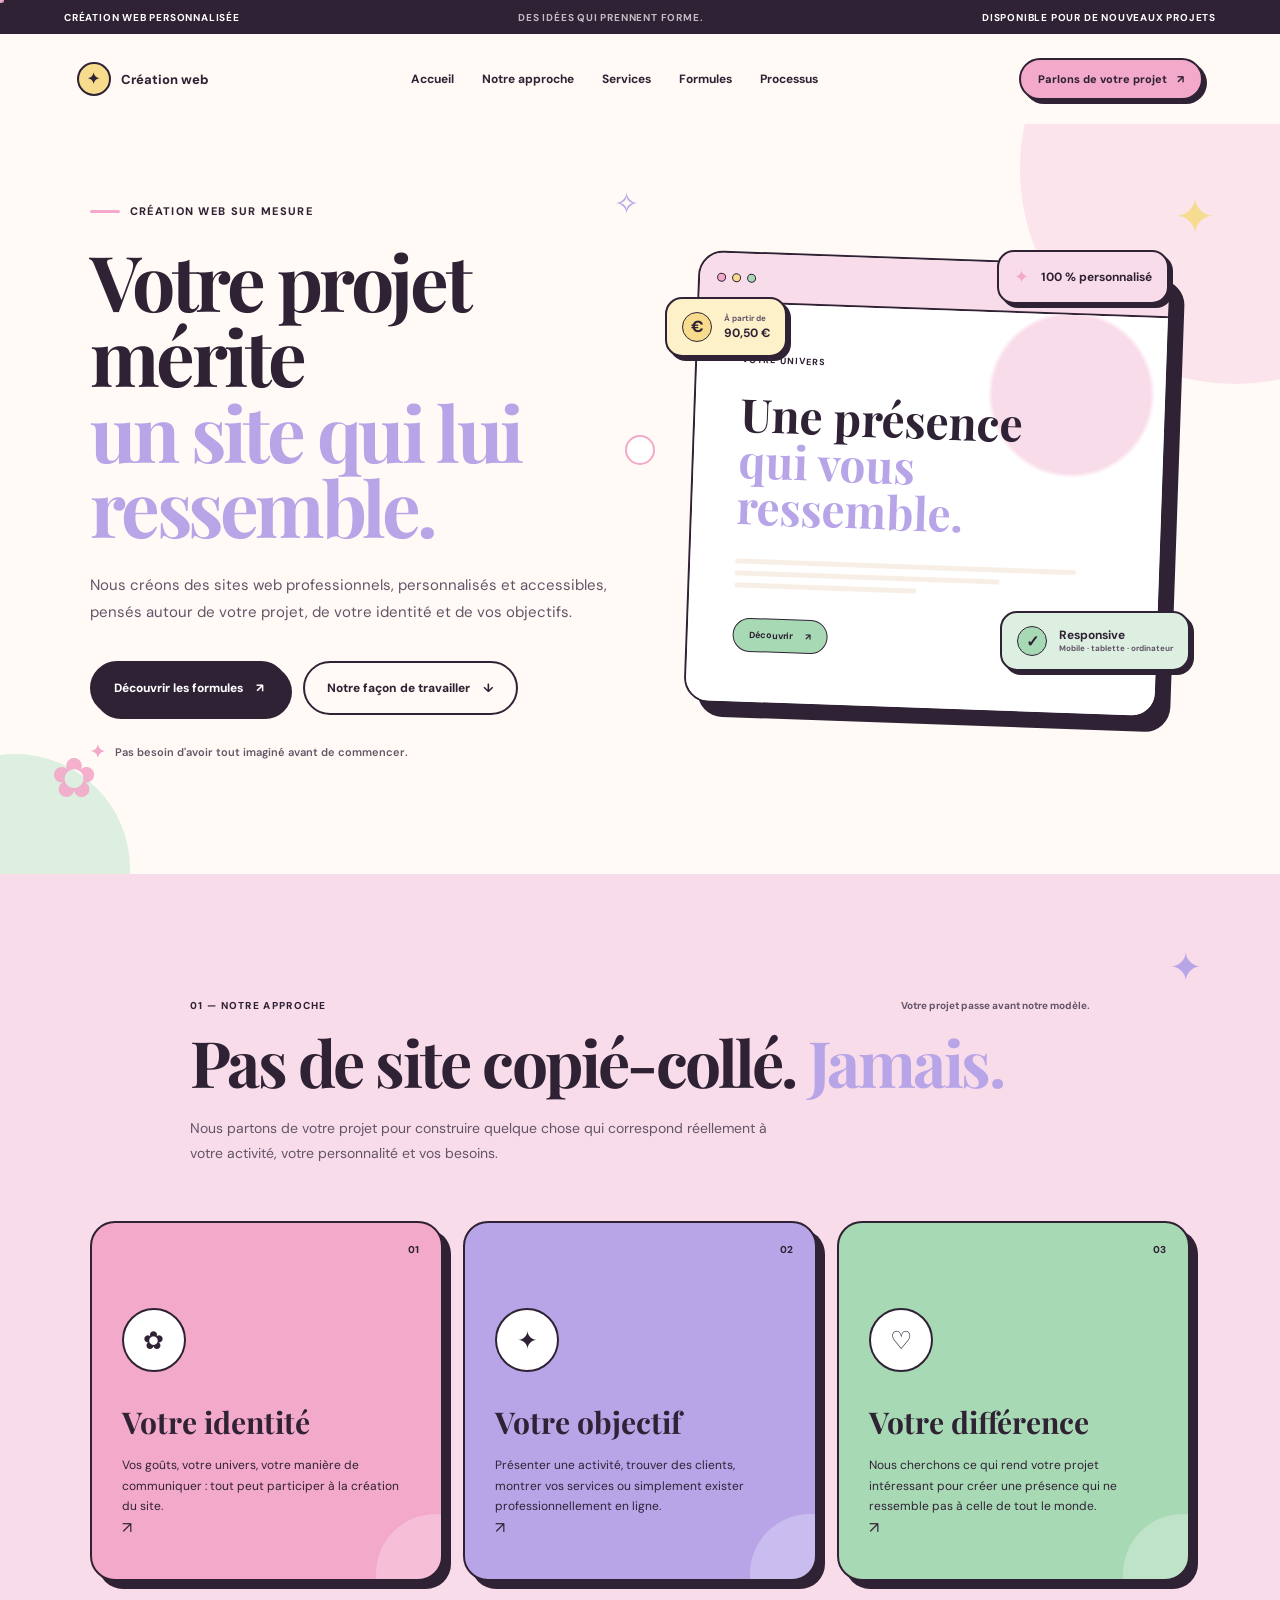
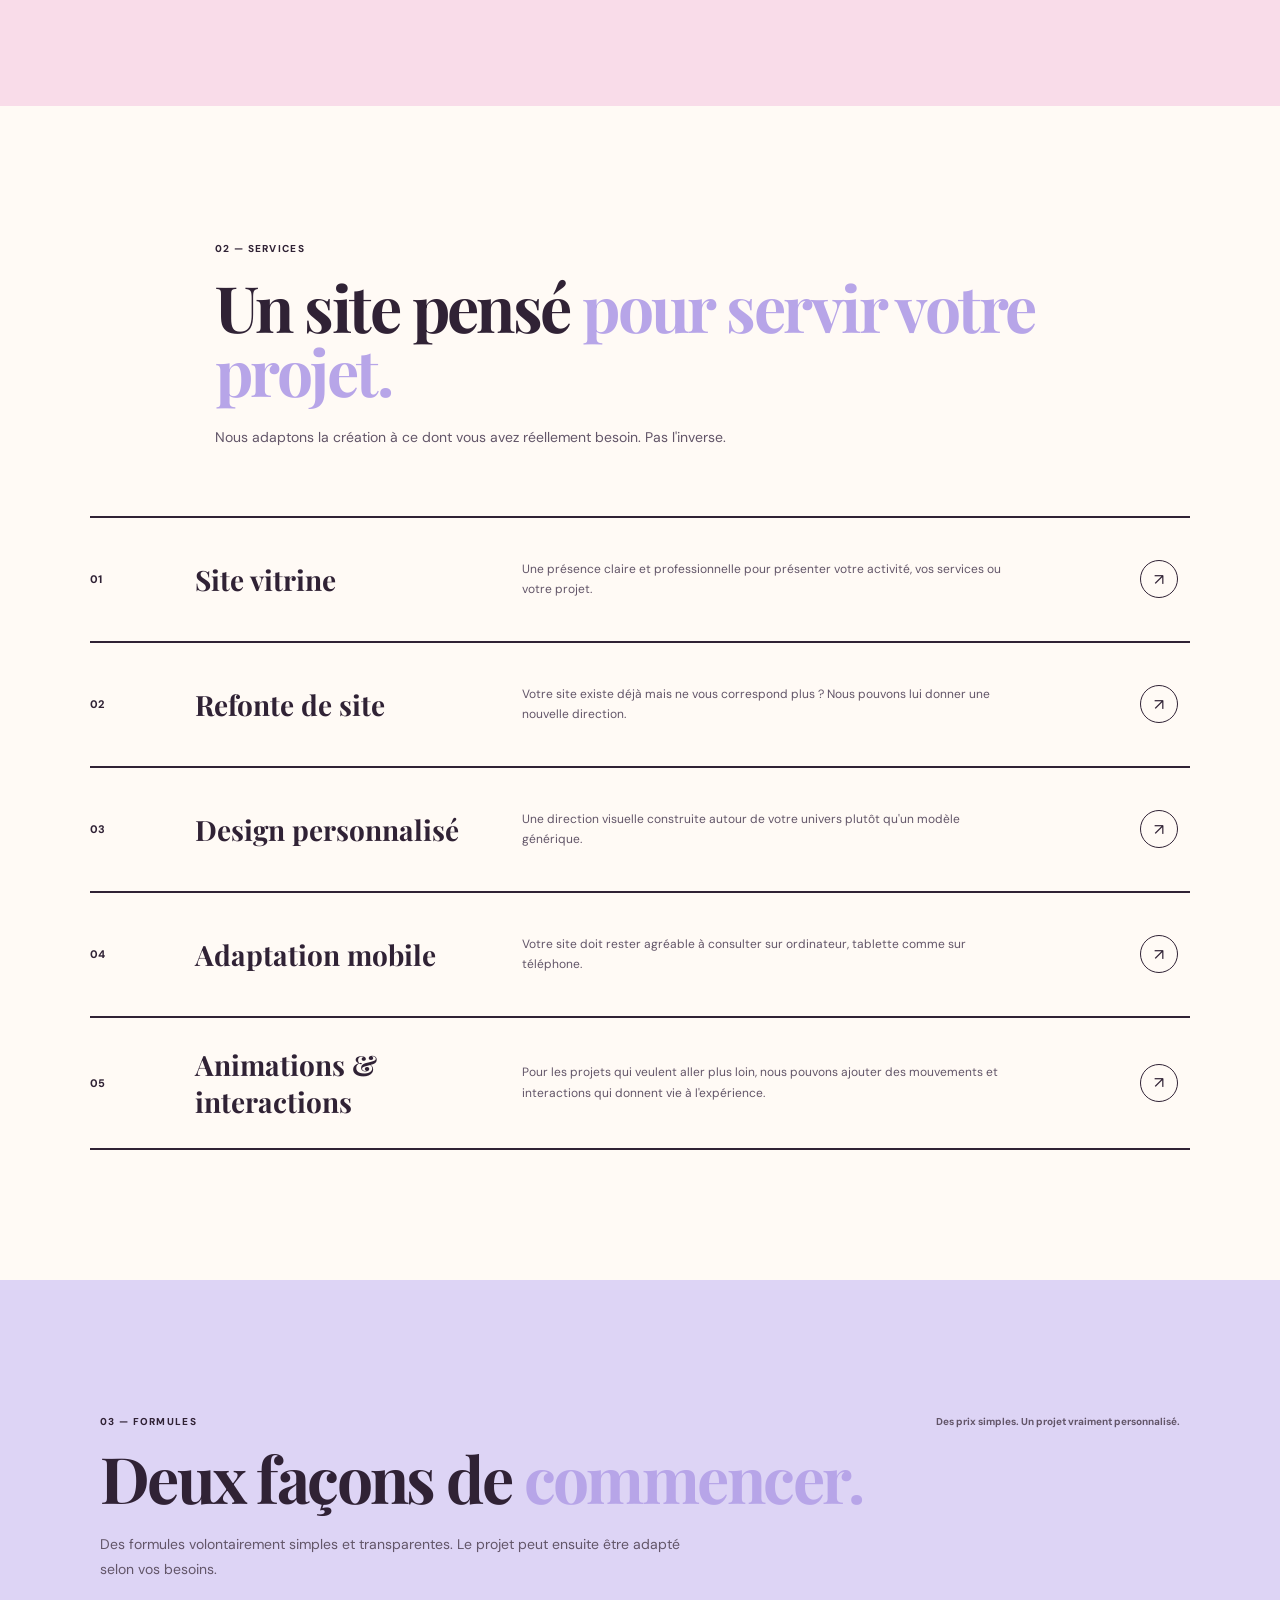
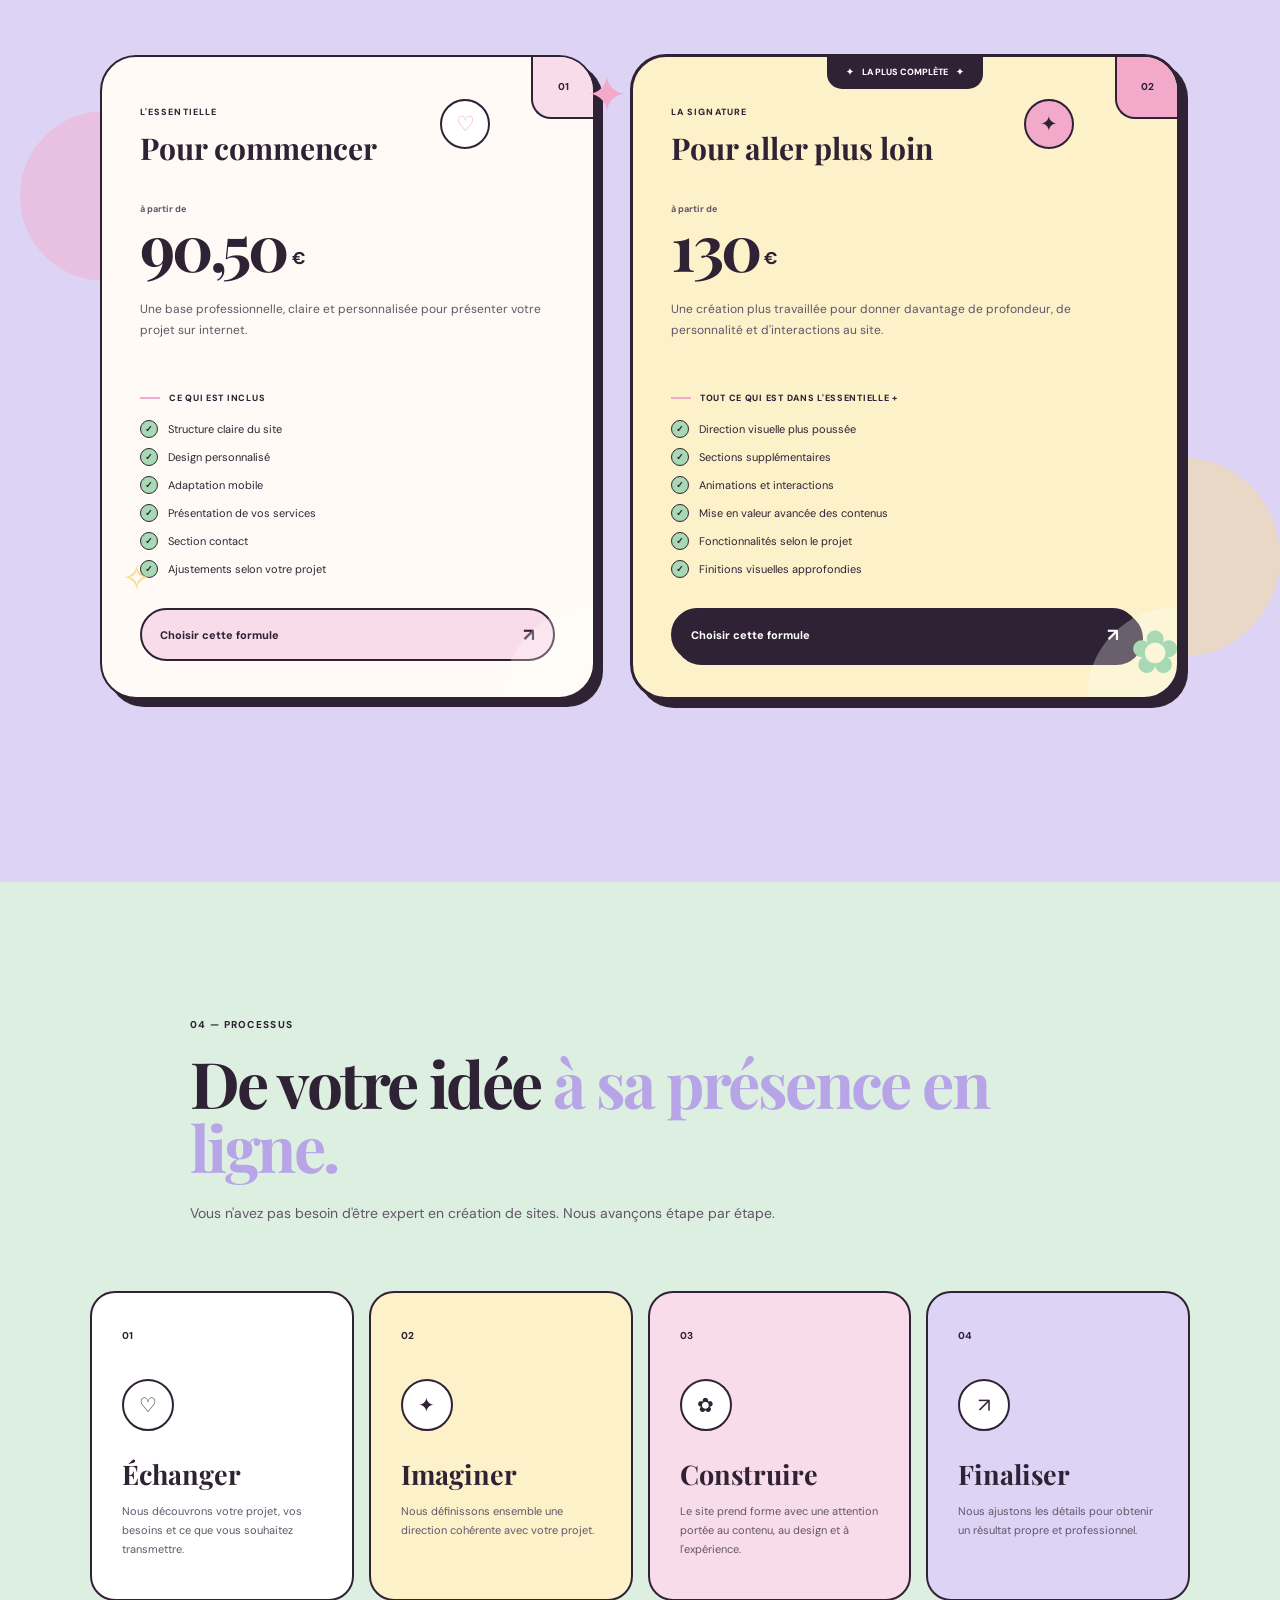
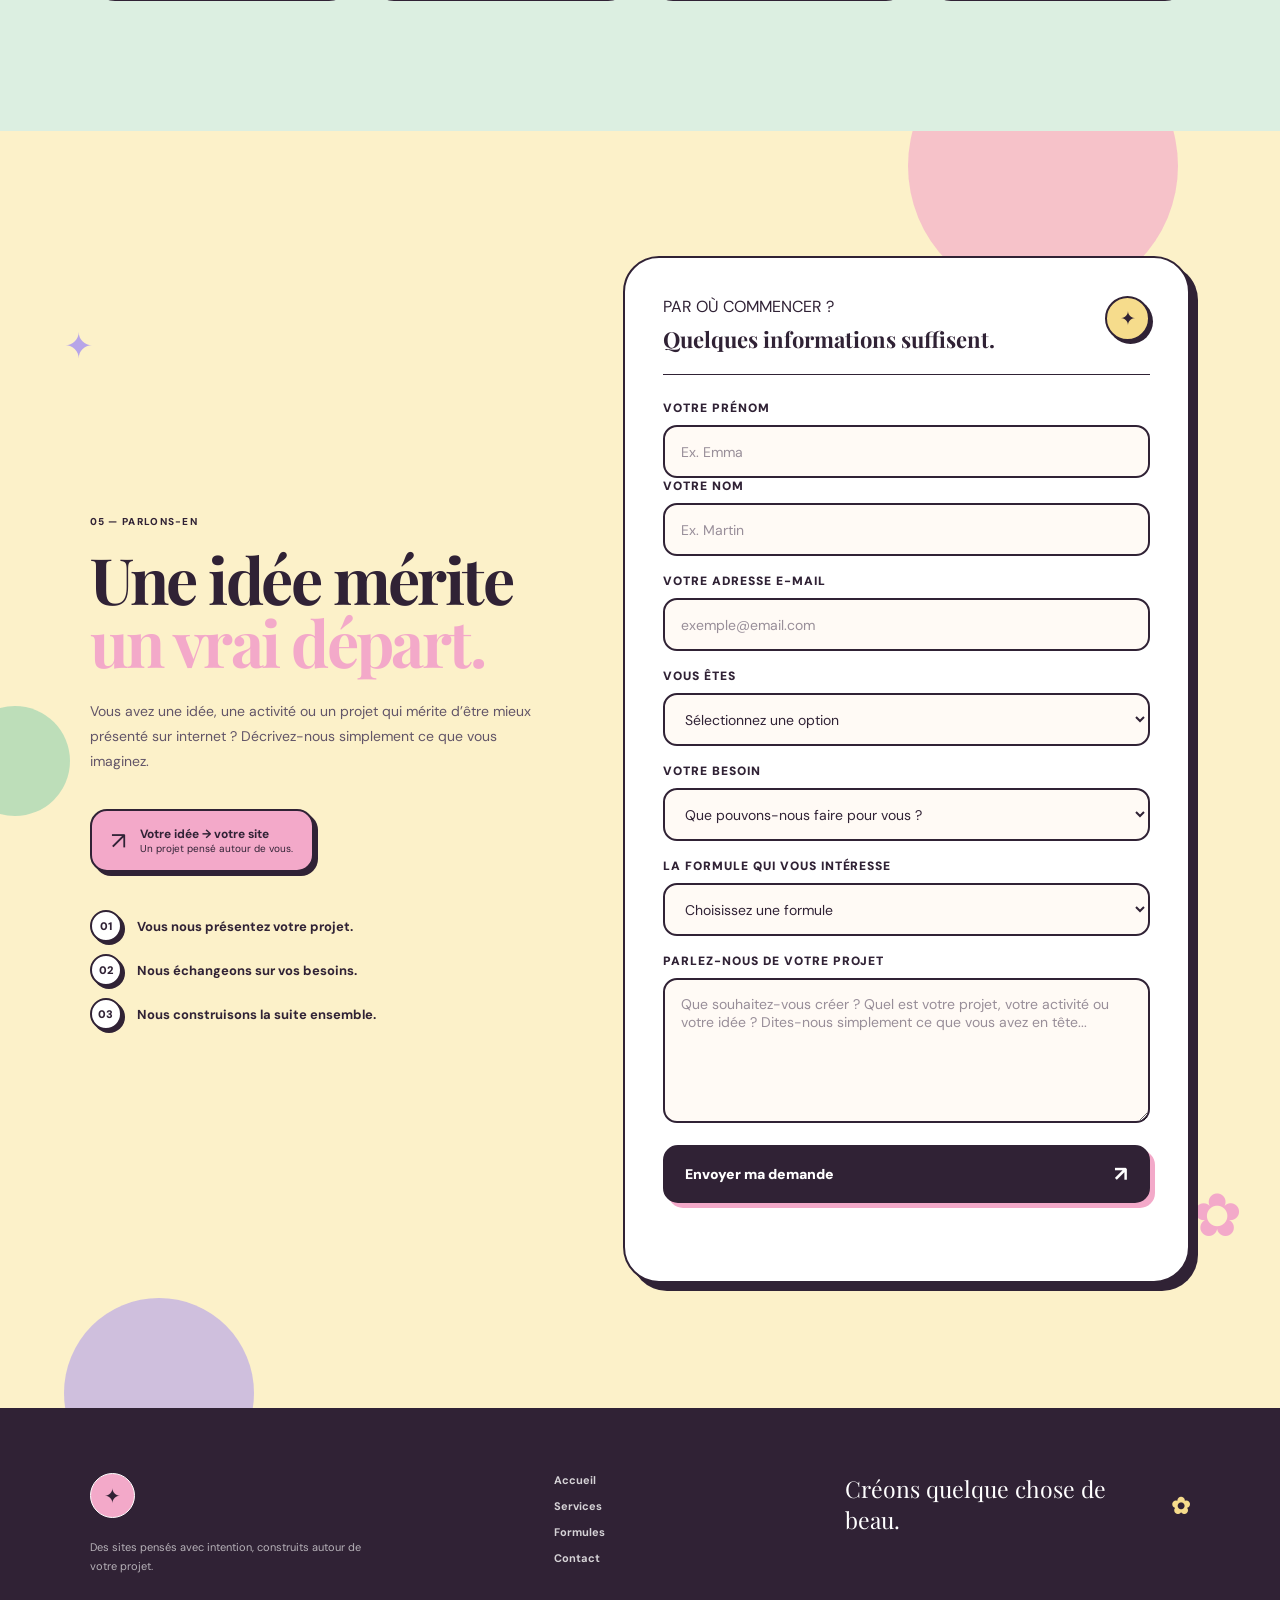
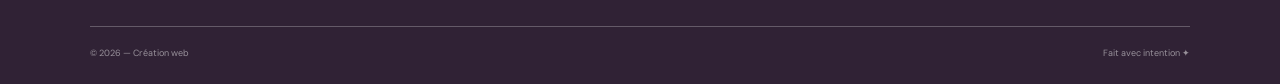
==== commit 8aa27605: "Update print statement from 'Hello' to 'Goodbye'" ====
--- a/index.html
+++ b/index.html
@@ -18,30 +18,48 @@
 
 <title>Création de sites web — Votre projet, votre univers</title>
 
+
 <!-- =====================================================
      POLICES
 ====================================================== -->
 
 <link rel="preconnect" href="https://fonts.googleapis.com">
-<link rel="preconnect" href="https://fonts.gstatic.com" crossorigin>
+
+<link
+    rel="preconnect"
+    href="https://fonts.gstatic.com"
+    crossorigin
+>
 
 <link
     href="https://fonts.googleapis.com/css2?family=DM+Sans:wght@400;500;600;700;800&family=Playfair+Display:wght@500;600;700&display=swap"
     rel="stylesheet"
 >
 
-<link rel="stylesheet" href="style.css">
+
+<!-- =====================================================
+     CSS
+====================================================== -->
+
+<link
+    rel="stylesheet"
+    href="style.css"
+>
 
 </head>
 
+
 <body>
+
 
 <!-- =====================================================
      CURSEUR PERSONNALISÉ
 ====================================================== -->
 
 <div class="custom-cursor"></div>
+
 <div class="cursor-dot"></div>
+
 
 
 <!-- =====================================================
@@ -63,6 +81,7 @@
     </span>
 
 </div>
+
 
 
 <!-- =====================================================
@@ -120,11 +139,17 @@
         href="#contact"
         class="header-button"
     >
+
         Parlons de votre projet
-        <span>↗</span>
+
+        <span>
+            ↗
+        </span>
+
     </a>
 
 </header>
+
 
 
 <!-- =====================================================
@@ -134,1195 +159,1245 @@
 <main>
 
 
+<!-- =====================================================
+     HERO
+====================================================== -->
+
+<section
+    class="hero-section"
+    id="accueil"
+>
+
+    <div class="hero-decoration hero-flower">
+        ✿
+    </div>
+
+    <div class="hero-decoration hero-star">
+        ✦
+    </div>
+
+    <div class="hero-decoration hero-sparkle">
+        ✧
+    </div>
+
+
+    <div class="hero-content">
+
+        <div class="hero-kicker">
+
+            <span></span>
+
+            CRÉATION WEB SUR MESURE
+
+        </div>
+
+
+        <h1>
+
+            Votre projet mérite
+
+            <span>
+                un site qui lui ressemble.
+            </span>
+
+        </h1>
+
+
+        <p class="hero-text">
+
+            Nous créons des sites web professionnels,
+            personnalisés et accessibles, pensés autour
+            de votre projet, de votre identité et de vos
+            objectifs.
+
+        </p>
+
+
+        <div class="hero-actions">
+
+            <a
+                href="#formules"
+                class="primary-button"
+            >
+
+                Découvrir les formules
+
+                <span>
+                    ↗
+                </span>
+
+            </a>
+
+
+            <a
+                href="#approche"
+                class="secondary-button"
+            >
+
+                Notre façon de travailler
+
+                <span>
+                    ↓
+                </span>
+
+            </a>
+
+        </div>
+
+
+        <div class="hero-note">
+
+            <span class="note-star">
+                ✦
+            </span>
+
+            Pas besoin d'avoir tout imaginé avant de commencer.
+
+        </div>
+
+    </div>
+
+
+
     <!-- =================================================
-         HERO
+         VISUEL HERO
     ================================================== -->
 
-    <section
-        class="hero-section"
-        id="accueil"
-    >
-
-        <div class="hero-decoration hero-flower">
-            ✿
-        </div>
-
-        <div class="hero-decoration hero-star">
-            ✦
-        </div>
-
-        <div class="hero-decoration hero-sparkle">
-            ✧
-        </div>
-
-
-        <div class="hero-content">
-
-            <div class="hero-kicker">
-
-                <span></span>
-
-                CRÉATION WEB SUR MESURE
-
-            </div>
-
-
-            <h1>
-
-                Votre projet mérite
-
-                <span>
-                    un site qui lui ressemble.
-                </span>
-
-            </h1>
-
-
-            <p class="hero-text">
-
-                Nous créons des sites web professionnels,
-                personnalisés et accessibles, pensés autour
-                de votre projet, de votre identité et de vos
-                objectifs.
-
-            </p>
-
-
-            <div class="hero-actions">
-
-                <a
-                    href="#formules"
-                    class="primary-button"
-                >
-
-                    Découvrir les formules
+    <div class="hero-visual">
+
+        <div class="hero-circle pink-circle"></div>
+
+        <div class="hero-circle green-circle"></div>
+
+
+        <div class="browser-window">
+
+            <div class="browser-top">
+
+                <div class="browser-dots">
+
+                    <span></span>
+                    <span></span>
+                    <span></span>
+
+                </div>
+
+
+                <div class="browser-address">
+                    votre-projet.fr
+                </div>
+
+            </div>
+
+
+            <div class="browser-content">
+
+                <div class="browser-mini-label">
+                    VOTRE UNIVERS
+                </div>
+
+
+                <h2>
+
+                    Une présence
+
+                    <span>
+                        qui vous ressemble.
+                    </span>
+
+                </h2>
+
+
+                <div class="browser-lines">
+
+                    <span></span>
+                    <span></span>
+                    <span></span>
+
+                </div>
+
+
+                <div class="browser-button">
+
+                    Découvrir
 
                     <span>
                         ↗
                     </span>
 
-                </a>
-
-
-                <a
-                    href="#approche"
-                    class="secondary-button"
-                >
-
-                    Notre façon de travailler
+                </div>
+
+            </div>
+
+        </div>
+
+
+        <div class="floating-card floating-price">
+
+            <span class="floating-icon">
+                €
+            </span>
+
+            <div>
+
+                <small>
+                    À partir de
+                </small>
+
+                <strong>
+                    90,50 €
+                </strong>
+
+            </div>
+
+        </div>
+
+
+        <div class="floating-card floating-responsive">
+
+            <span class="responsive-check">
+                ✓
+            </span>
+
+            <div>
+
+                <strong>
+                    Responsive
+                </strong>
+
+                <small>
+                    Mobile · tablette · ordinateur
+                </small>
+
+            </div>
+
+        </div>
+
+
+        <div class="floating-card floating-custom">
+
+            <span>
+                ✦
+            </span>
+
+            <strong>
+                100 % personnalisé
+            </strong>
+
+        </div>
+
+    </div>
+
+</section>
+
+
+
+<!-- =====================================================
+     APPROCHE
+====================================================== -->
+
+<section
+    class="approach-section"
+    id="approche"
+>
+
+    <div class="section-heading">
+
+        <div class="heading-top">
+
+            <span class="section-number">
+                01 — NOTRE APPROCHE
+            </span>
+
+            <span class="heading-note">
+                Votre projet passe avant notre modèle.
+            </span>
+
+        </div>
+
+
+        <h2>
+
+            Pas de site copié-collé.
+
+            <span>
+                Jamais.
+            </span>
+
+        </h2>
+
+
+        <p>
+
+            Nous partons de votre projet pour construire
+            quelque chose qui correspond réellement à
+            votre activité, votre personnalité et vos
+            besoins.
+
+        </p>
+
+    </div>
+
+
+    <div class="approach-grid">
+
+
+        <article class="approach-card pink-card">
+
+            <div class="card-number">
+                01
+            </div>
+
+            <div class="card-icon">
+                ✿
+            </div>
+
+            <h3>
+                Votre identité
+            </h3>
+
+            <p>
+
+                Vos goûts, votre univers, votre manière
+                de communiquer : tout peut participer
+                à la création du site.
+
+            </p>
+
+            <span class="card-arrow">
+                ↗
+            </span>
+
+        </article>
+
+
+        <article class="approach-card purple-card">
+
+            <div class="card-number">
+                02
+            </div>
+
+            <div class="card-icon">
+                ✦
+            </div>
+
+            <h3>
+                Votre objectif
+            </h3>
+
+            <p>
+
+                Présenter une activité, trouver des clients,
+                montrer vos services ou simplement exister
+                professionnellement en ligne.
+
+            </p>
+
+            <span class="card-arrow">
+                ↗
+            </span>
+
+        </article>
+
+
+        <article class="approach-card green-card">
+
+            <div class="card-number">
+                03
+            </div>
+
+            <div class="card-icon">
+                ♡
+            </div>
+
+            <h3>
+                Votre différence
+            </h3>
+
+            <p>
+
+                Nous cherchons ce qui rend votre projet
+                intéressant pour créer une présence
+                qui ne ressemble pas à celle de tout le monde.
+
+            </p>
+
+            <span class="card-arrow">
+                ↗
+            </span>
+
+        </article>
+
+    </div>
+
+</section>
+
+
+
+<!-- =====================================================
+     SERVICES
+====================================================== -->
+
+<section
+    class="services-section"
+    id="services"
+>
+
+    <div class="services-intro">
+
+        <span class="section-number">
+            02 — SERVICES
+        </span>
+
+        <h2>
+
+            Un site pensé
+
+            <span>
+                pour servir votre projet.
+            </span>
+
+        </h2>
+
+        <p>
+
+            Nous adaptons la création à ce dont vous avez
+            réellement besoin. Pas l'inverse.
+
+        </p>
+
+    </div>
+
+
+    <div class="services-list">
+
+
+        <article class="service-item">
+
+            <div class="service-number">
+                01
+            </div>
+
+            <div class="service-main">
+
+                <h3>
+                    Site vitrine
+                </h3>
+
+                <p>
+
+                    Une présence claire et professionnelle
+                    pour présenter votre activité,
+                    vos services ou votre projet.
+
+                </p>
+
+            </div>
+
+            <div class="service-symbol">
+                ↗
+            </div>
+
+        </article>
+
+
+        <article class="service-item">
+
+            <div class="service-number">
+                02
+            </div>
+
+            <div class="service-main">
+
+                <h3>
+                    Refonte de site
+                </h3>
+
+                <p>
+
+                    Votre site existe déjà mais ne vous
+                    correspond plus ? Nous pouvons lui
+                    donner une nouvelle direction.
+
+                </p>
+
+            </div>
+
+            <div class="service-symbol">
+                ↗
+            </div>
+
+        </article>
+
+
+        <article class="service-item">
+
+            <div class="service-number">
+                03
+            </div>
+
+            <div class="service-main">
+
+                <h3>
+                    Design personnalisé
+                </h3>
+
+                <p>
+
+                    Une direction visuelle construite autour
+                    de votre univers plutôt qu'un modèle
+                    générique.
+
+                </p>
+
+            </div>
+
+            <div class="service-symbol">
+                ↗
+            </div>
+
+        </article>
+
+
+        <article class="service-item">
+
+            <div class="service-number">
+                04
+            </div>
+
+            <div class="service-main">
+
+                <h3>
+                    Adaptation mobile
+                </h3>
+
+                <p>
+
+                    Votre site doit rester agréable à consulter
+                    sur ordinateur, tablette comme sur téléphone.
+
+                </p>
+
+            </div>
+
+            <div class="service-symbol">
+                ↗
+            </div>
+
+        </article>
+
+
+        <article class="service-item">
+
+            <div class="service-number">
+                05
+            </div>
+
+            <div class="service-main">
+
+                <h3>
+                    Animations &amp; interactions
+                </h3>
+
+                <p>
+
+                    Pour les projets qui veulent aller plus loin,
+                    nous pouvons ajouter des mouvements et
+                    interactions qui donnent vie à l'expérience.
+
+                </p>
+
+            </div>
+
+            <div class="service-symbol">
+                ↗
+            </div>
+
+        </article>
+
+    </div>
+
+</section>
+
+
+
+<!-- =====================================================
+     FORMULES
+====================================================== -->
+
+<section
+    class="pricing-section"
+    id="formules"
+>
+
+    <div class="pricing-intro">
+
+        <div class="pricing-heading-line">
+
+            <span class="section-number">
+                03 — FORMULES
+            </span>
+
+            <span class="pricing-mini-note">
+                Des prix simples. Un projet vraiment personnalisé.
+            </span>
+
+        </div>
+
+
+        <h2>
+
+            Deux façons de
+
+            <span>
+                commencer.
+            </span>
+
+        </h2>
+
+
+        <p>
+
+            Des formules volontairement simples et transparentes.
+            Le projet peut ensuite être adapté selon vos besoins.
+
+        </p>
+
+    </div>
+
+
+    <div class="pricing-stage">
+
+        <div class="pricing-deco deco-star">
+            ✦
+        </div>
+
+        <div class="pricing-deco deco-flower">
+            ✿
+        </div>
+
+        <div class="pricing-deco deco-sparkle">
+            ✧
+        </div>
+
+        <div class="pricing-circle circle-pink"></div>
+
+        <div class="pricing-circle circle-yellow"></div>
+
+
+
+        <!-- =================================================
+             FORMULE 01
+        ================================================== -->
+
+        <article class="price-plan essential-plan">
+
+            <div class="plan-corner">
+                <span>01</span>
+            </div>
+
+
+            <div class="plan-top">
+
+                <div>
+
+                    <span class="plan-label">
+                        L'ESSENTIELLE
+                    </span>
+
+                    <h3>
+                        Pour commencer
+                    </h3>
+
+                </div>
+
+
+                <div class="plan-icon essential-icon">
+                    ♡
+                </div>
+
+            </div>
+
+
+            <div class="price-wrapper">
+
+                <span class="price-small">
+                    à partir de
+                </span>
+
+                <div class="price">
+
+                    <strong>
+                        90,50
+                    </strong>
 
                     <span>
-                        ↓
+                        €
                     </span>
 
-                </a>
-
-            </div>
-
-
-            <div class="hero-note">
-
-                <span class="note-star">
+                </div>
+
+            </div>
+
+
+            <p class="plan-description">
+
+                Une base professionnelle, claire et personnalisée
+                pour présenter votre projet sur internet.
+
+            </p>
+
+
+            <div class="included-title">
+
+                <span></span>
+
+                CE QUI EST INCLUS
+
+            </div>
+
+
+            <ul class="plan-list">
+
+                <li>
+                    <span>✓</span>
+                    <p>Structure claire du site</p>
+                </li>
+
+                <li>
+                    <span>✓</span>
+                    <p>Design personnalisé</p>
+                </li>
+
+                <li>
+                    <span>✓</span>
+                    <p>Adaptation mobile</p>
+                </li>
+
+                <li>
+                    <span>✓</span>
+                    <p>Présentation de vos services</p>
+                </li>
+
+                <li>
+                    <span>✓</span>
+                    <p>Section contact</p>
+                </li>
+
+                <li>
+                    <span>✓</span>
+                    <p>Ajustements selon votre projet</p>
+                </li>
+
+            </ul>
+
+
+            <a
+                href="#contact"
+                class="plan-button essential-button"
+            >
+
+                <span>
+                    Choisir cette formule
+                </span>
+
+                <strong>
+                    ↗
+                </strong>
+
+            </a>
+
+        </article>
+
+
+
+        <!-- =================================================
+             FORMULE 02
+        ================================================== -->
+
+        <article class="price-plan signature-plan">
+
+            <div class="popular-badge">
+
+                <span>✦</span>
+
+                LA PLUS COMPLÈTE
+
+                <span>✦</span>
+
+            </div>
+
+
+            <div class="plan-corner">
+                <span>02</span>
+            </div>
+
+
+            <div class="plan-top">
+
+                <div>
+
+                    <span class="plan-label">
+                        LA SIGNATURE
+                    </span>
+
+                    <h3>
+                        Pour aller plus loin
+                    </h3>
+
+                </div>
+
+
+                <div class="plan-icon signature-icon">
+                    ✦
+                </div>
+
+            </div>
+
+
+            <div class="price-wrapper">
+
+                <span class="price-small">
+                    à partir de
+                </span>
+
+                <div class="price">
+
+                    <strong>
+                        130
+                    </strong>
+
+                    <span>
+                        €
+                    </span>
+
+                </div>
+
+            </div>
+
+
+            <p class="plan-description">
+
+                Une création plus travaillée pour donner davantage
+                de profondeur, de personnalité et d'interactions
+                au site.
+
+            </p>
+
+
+            <div class="included-title">
+
+                <span></span>
+
+                TOUT CE QUI EST DANS L'ESSENTIELLE +
+
+            </div>
+
+
+            <ul class="plan-list">
+
+                <li>
+                    <span>✓</span>
+                    <p>Direction visuelle plus poussée</p>
+                </li>
+
+                <li>
+                    <span>✓</span>
+                    <p>Sections supplémentaires</p>
+                </li>
+
+                <li>
+                    <span>✓</span>
+                    <p>Animations et interactions</p>
+                </li>
+
+                <li>
+                    <span>✓</span>
+                    <p>Mise en valeur avancée des contenus</p>
+                </li>
+
+                <li>
+                    <span>✓</span>
+                    <p>Fonctionnalités selon le projet</p>
+                </li>
+
+                <li>
+                    <span>✓</span>
+                    <p>Finitions visuelles approfondies</p>
+                </li>
+
+            </ul>
+
+
+            <a
+                href="#contact"
+                class="plan-button signature-button"
+            >
+
+                <span>
+                    Choisir cette formule
+                </span>
+
+                <strong>
+                    ↗
+                </strong>
+
+            </a>
+
+        </article>
+
+    </div>
+
+</section>
+
+
+
+<!-- =====================================================
+     PROCESSUS
+====================================================== -->
+
+<section
+    class="process-section"
+    id="processus"
+>
+
+    <div class="process-intro">
+
+        <span class="section-number">
+            04 — PROCESSUS
+        </span>
+
+        <h2>
+
+            De votre idée
+
+            <span>
+                à sa présence en ligne.
+            </span>
+
+        </h2>
+
+        <p>
+
+            Vous n'avez pas besoin d'être expert en création
+            de sites. Nous avançons étape par étape.
+
+        </p>
+
+    </div>
+
+
+    <div class="process-grid">
+
+
+        <article class="process-step">
+
+            <span class="process-number">
+                01
+            </span>
+
+            <div class="process-icon">
+                ♡
+            </div>
+
+            <h3>
+                Échanger
+            </h3>
+
+            <p>
+
+                Nous découvrons votre projet, vos besoins
+                et ce que vous souhaitez transmettre.
+
+            </p>
+
+        </article>
+
+
+        <article class="process-step">
+
+            <span class="process-number">
+                02
+            </span>
+
+            <div class="process-icon">
+                ✦
+            </div>
+
+            <h3>
+                Imaginer
+            </h3>
+
+            <p>
+
+                Nous définissons ensemble une direction
+                cohérente avec votre projet.
+
+            </p>
+
+        </article>
+
+
+        <article class="process-step">
+
+            <span class="process-number">
+                03
+            </span>
+
+            <div class="process-icon">
+                ✿
+            </div>
+
+            <h3>
+                Construire
+            </h3>
+
+            <p>
+
+                Le site prend forme avec une attention portée
+                au contenu, au design et à l'expérience.
+
+            </p>
+
+        </article>
+
+
+        <article class="process-step">
+
+            <span class="process-number">
+                04
+            </span>
+
+            <div class="process-icon">
+                ↗
+            </div>
+
+            <h3>
+                Finaliser
+            </h3>
+
+            <p>
+
+                Nous ajustons les détails pour obtenir
+                un résultat propre et professionnel.
+
+            </p>
+
+        </article>
+
+    </div>
+
+</section>
+
+
+
+<!-- =====================================================
+     CONTACT
+====================================================== -->
+
+<section
+    class="contact-section"
+    id="contact"
+>
+
+    <div class="contact-shape contact-shape-pink"></div>
+
+    <div class="contact-shape contact-shape-purple"></div>
+
+    <div class="contact-shape contact-shape-green"></div>
+
+
+    <div class="contact-doodle contact-doodle-one">
+        ✦
+    </div>
+
+    <div class="contact-doodle contact-doodle-two">
+        ✿
+    </div>
+
+    <div class="contact-doodle contact-doodle-three">
+        ✧
+    </div>
+
+
+
+    <div class="contact-layout">
+
+
+        <!-- =================================================
+             TEXTE CONTACT
+        ================================================== -->
+
+        <div class="contact-copy">
+
+            <span class="section-number">
+                05 — PARLONS-EN
+            </span>
+
+
+            <h2>
+
+                Une idée mérite
+
+                <span>
+                    un vrai départ.
+                </span>
+
+            </h2>
+
+
+            <p>
+
+                Vous avez une idée, une activité ou un projet
+                qui mérite d’être mieux présenté sur internet ?
+                Décrivez-nous simplement ce que vous imaginez.
+
+            </p>
+
+
+            <div class="contact-sticker">
+
+                <span class="sticker-arrow">
+                    ↗
+                </span>
+
+
+                <div>
+
+                    <strong>
+                        Votre idée → votre site
+                    </strong>
+
+                    <span>
+                        Un projet pensé autour de vous.
+                    </span>
+
+                </div>
+
+            </div>
+
+
+            <div class="contact-mini-notes">
+
+
+                <div>
+
+                    <span>
+                        01
+                    </span>
+
+                    <p>
+                        Vous nous présentez votre projet.
+                    </p>
+
+                </div>
+
+
+                <div>
+
+                    <span>
+                        02
+                    </span>
+
+                    <p>
+                        Nous échangeons sur vos besoins.
+                    </p>
+
+                </div>
+
+
+                <div>
+
+                    <span>
+                        03
+                    </span>
+
+                    <p>
+                        Nous construisons la suite ensemble.
+                    </p>
+
+                </div>
+
+
+            </div>
+
+        </div>
+
+
+
+        <!-- =================================================
+             FORMULAIRE CONTACT
+        ================================================== -->
+
+        <div class="contact-card">
+
+
+            <div class="contact-card-top">
+
+                <div>
+
+                    <span>
+                        PAR OÙ COMMENCER ?
+                    </span>
+
+                    <strong>
+                        Quelques informations suffisent.
+                    </strong>
+
+                </div>
+
+
+                <span class="contact-card-star">
                     ✦
                 </span>
 
-                Pas besoin d'avoir tout imaginé avant de commencer.
-
-            </div>
-
-        </div>
-
-
-        <!-- =================================================
-             VISUEL HERO
-        ================================================== -->
-
-        <div class="hero-visual">
-
-            <div class="hero-circle pink-circle"></div>
-
-            <div class="hero-circle green-circle"></div>
-
-
-            <div class="browser-window">
-
-                <div class="browser-top">
-
-                    <div class="browser-dots">
-
-                        <span></span>
-                        <span></span>
-                        <span></span>
-
-                    </div>
-
-
-                    <div class="browser-address">
-                        votre-projet.fr
-                    </div>
-
-                </div>
-
-
-                <div class="browser-content">
-
-                    <div class="browser-mini-label">
-                        VOTRE UNIVERS
-                    </div>
-
-
-                    <h2>
-
-                        Une présence
-
-                        <span>
-                            qui vous ressemble.
-                        </span>
-
-                    </h2>
-
-
-                    <div class="browser-lines">
-
-                        <span></span>
-                        <span></span>
-                        <span></span>
-
-                    </div>
-
-
-                    <div class="browser-button">
-
-                        Découvrir
-
-                        <span>
-                            ↗
-                        </span>
-
-                    </div>
-
-                </div>
-
-            </div>
-
-
-            <div class="floating-card floating-price">
-
-                <span class="floating-icon">
-                    €
-                </span>
-
-                <div>
-
-                    <small>
-                        À partir de
-                    </small>
-
-                    <strong>
-                        90,50 €
-                    </strong>
-
-                </div>
-
-            </div>
-
-
-            <div class="floating-card floating-responsive">
-
-                <span class="responsive-check">
-                    ✓
-                </span>
-
-                <div>
-
-                    <strong>
-                        Responsive
-                    </strong>
-
-                    <small>
-                        Mobile · tablette · ordinateur
-                    </small>
-
-                </div>
-
-            </div>
-
-
-            <div class="floating-card floating-custom">
-
-                <span>
-                    ✦
-                </span>
-
-                <strong>
-                    100 % personnalisé
-                </strong>
-
-            </div>
-
-        </div>
-
-    </section>
-
-
-    <!-- =================================================
-         APPROCHE
-    ================================================== -->
-
-    <section
-        class="approach-section"
-        id="approche"
-    >
-
-        <div class="section-heading">
-
-            <div class="heading-top">
-
-                <span class="section-number">
-                    01 — NOTRE APPROCHE
-                </span>
-
-                <span class="heading-note">
-                    Votre projet passe avant notre modèle.
-                </span>
-
-            </div>
-
-
-            <h2>
-
-                Pas de site copié-collé.
-
-                <span>
-                    Jamais.
-                </span>
-
-            </h2>
-
-
-            <p>
-
-                Nous partons de votre projet pour construire
-                quelque chose qui correspond réellement à
-                votre activité, votre personnalité et vos
-                besoins.
-
-            </p>
-
-        </div>
-
-
-        <div class="approach-grid">
-
-
-            <article class="approach-card pink-card">
-
-                <div class="card-number">
-                    01
-                </div>
-
-                <div class="card-icon">
-                    ✿
-                </div>
-
-                <h3>
-                    Votre identité
-                </h3>
-
-                <p>
-
-                    Vos goûts, votre univers, votre manière
-                    de communiquer : tout peut participer
-                    à la création du site.
-
-                </p>
-
-                <span class="card-arrow">
-                    ↗
-                </span>
-
-            </article>
-
-
-            <article class="approach-card purple-card">
-
-                <div class="card-number">
-                    02
-                </div>
-
-                <div class="card-icon">
-                    ✦
-                </div>
-
-                <h3>
-                    Votre objectif
-                </h3>
-
-                <p>
-
-                    Présenter une activité, trouver des clients,
-                    montrer vos services ou simplement exister
-                    professionnellement en ligne.
-
-                </p>
-
-                <span class="card-arrow">
-                    ↗
-                </span>
-
-            </article>
-
-
-            <article class="approach-card green-card">
-
-                <div class="card-number">
-                    03
-                </div>
-
-                <div class="card-icon">
-                    ♡
-                </div>
-
-                <h3>
-                    Votre différence
-                </h3>
-
-                <p>
-
-                    Nous cherchons ce qui rend votre projet
-                    intéressant pour créer une présence
-                    qui ne ressemble pas à celle de tout le monde.
-
-                </p>
-
-                <span class="card-arrow">
-                    ↗
-                </span>
-
-            </article>
-
-        </div>
-
-    </section>
-
-
-    <!-- =================================================
-         SERVICES
-    ================================================== -->
-
-    <section
-        class="services-section"
-        id="services"
-    >
-
-        <div class="services-intro">
-
-            <span class="section-number">
-                02 — SERVICES
-            </span>
-
-            <h2>
-
-                Un site pensé
-
-                <span>
-                    pour servir votre projet.
-                </span>
-
-            </h2>
-
-            <p>
-
-                Nous adaptons la création à ce dont vous avez
-                réellement besoin. Pas l'inverse.
-
-            </p>
-
-        </div>
-
-
-        <div class="services-list">
-
-
-            <article class="service-item">
-
-                <div class="service-number">
-                    01
-                </div>
-
-                <div class="service-main">
-
-                    <h3>
-                        Site vitrine
-                    </h3>
-
-                    <p>
-
-                        Une présence claire et professionnelle
-                        pour présenter votre activité,
-                        vos services ou votre projet.
-
-                    </p>
-
-                </div>
-
-                <div class="service-symbol">
-                    ↗
-                </div>
-
-            </article>
-
-
-            <article class="service-item">
-
-                <div class="service-number">
-                    02
-                </div>
-
-                <div class="service-main">
-
-                    <h3>
-                        Refonte de site
-                    </h3>
-
-                    <p>
-
-                        Votre site existe déjà mais ne vous
-                        correspond plus ? Nous pouvons lui
-                        donner une nouvelle direction.
-
-                    </p>
-
-                </div>
-
-                <div class="service-symbol">
-                    ↗
-                </div>
-
-            </article>
-
-
-            <article class="service-item">
-
-                <div class="service-number">
-                    03
-                </div>
-
-                <div class="service-main">
-
-                    <h3>
-                        Design personnalisé
-                    </h3>
-
-                    <p>
-
-                        Une direction visuelle construite autour
-                        de votre univers plutôt qu'un modèle
-                        générique.
-
-                    </p>
-
-                </div>
-
-                <div class="service-symbol">
-                    ↗
-                </div>
-
-            </article>
-
-
-            <article class="service-item">
-
-                <div class="service-number">
-                    04
-                </div>
-
-                <div class="service-main">
-
-                    <h3>
-                        Adaptation mobile
-                    </h3>
-
-                    <p>
-
-                        Votre site doit rester agréable à consulter
-                        sur ordinateur, tablette comme sur téléphone.
-
-                    </p>
-
-                </div>
-
-                <div class="service-symbol">
-                    ↗
-                </div>
-
-            </article>
-
-
-            <article class="service-item">
-
-                <div class="service-number">
-                    05
-                </div>
-
-                <div class="service-main">
-
-                    <h3>
-                        Animations &amp; interactions
-                    </h3>
-
-                    <p>
-
-                        Pour les projets qui veulent aller plus loin,
-                        nous pouvons ajouter des mouvements et
-                        interactions qui donnent vie à l'expérience.
-
-                    </p>
-
-                </div>
-
-                <div class="service-symbol">
-                    ↗
-                </div>
-
-            </article>
-
-        </div>
-
-    </section>
-
-
-    <!-- =================================================
-         FORMULES
-    ================================================== -->
-
-    <section
-        class="pricing-section"
-        id="formules"
-    >
-
-        <div class="pricing-intro">
-
-            <div class="pricing-heading-line">
-
-                <span class="section-number">
-                    03 — FORMULES
-                </span>
-
-                <span class="pricing-mini-note">
-                    Des prix simples. Un projet vraiment personnalisé.
-                </span>
-
-            </div>
-
-
-            <h2>
-
-                Deux façons de
-
-                <span>
-                    commencer.
-                </span>
-
-            </h2>
-
-
-            <p>
-
-                Des formules volontairement simples et transparentes.
-                Le projet peut ensuite être adapté selon vos besoins.
-
-            </p>
-
-        </div>
-
-
-        <div class="pricing-stage">
-
-            <div class="pricing-deco deco-star">
-                ✦
-            </div>
-
-            <div class="pricing-deco deco-flower">
-                ✿
-            </div>
-
-            <div class="pricing-deco deco-sparkle">
-                ✧
-            </div>
-
-            <div class="pricing-circle circle-pink"></div>
-
-            <div class="pricing-circle circle-yellow"></div>
-
-
-            <!-- =================================================
-                 FORMULE 01
-            ================================================== -->
-
-            <article class="price-plan essential-plan">
-
-                <div class="plan-corner">
-                    <span>01</span>
-                </div>
-
-
-                <div class="plan-top">
-
-                    <div>
-
-                        <span class="plan-label">
-                            L'ESSENTIELLE
-                        </span>
-
-                        <h3>
-                            Pour commencer
-                        </h3>
-
-                    </div>
-
-
-                    <div class="plan-icon essential-icon">
-                        ♡
-                    </div>
-
-                </div>
-
-
-                <div class="price-wrapper">
-
-                    <span class="price-small">
-                        à partir de
-                    </span>
-
-                    <div class="price">
-
-                        <strong>
-                            90,50
-                        </strong>
-
-                        <span>
-                            €
-                        </span>
-
-                    </div>
-
-                </div>
-
-
-                <p class="plan-description">
-
-                    Une base professionnelle, claire et personnalisée
-                    pour présenter votre projet sur internet.
-
-                </p>
-
-
-                <div class="included-title">
-
-                    <span></span>
-
-                    CE QUI EST INCLUS
-
-                </div>
-
-
-                <ul class="plan-list">
-
-                    <li>
-                        <span>✓</span>
-                        <p>Structure claire du site</p>
-                    </li>
-
-                    <li>
-                        <span>✓</span>
-                        <p>Design personnalisé</p>
-                    </li>
-
-                    <li>
-                        <span>✓</span>
-                        <p>Adaptation mobile</p>
-                    </li>
-
-                    <li>
-                        <span>✓</span>
-                        <p>Présentation de vos services</p>
-                    </li>
-
-                    <li>
-                        <span>✓</span>
-                        <p>Section contact</p>
-                    </li>
-
-                    <li>
-                        <span>✓</span>
-                        <p>Ajustements selon votre projet</p>
-                    </li>
-
-                </ul>
-
-
-                <a
-                    href="#contact"
-                    class="plan-button essential-button"
+            </div>
+
+
+
+            <!--
+                IMPORTANT :
+                Remplace TON-ADRESSE-E-MAIL par l'adresse
+                qui doit recevoir les demandes.
+            -->
+
+            <form
+                class="contact-form"
+                id="contactForm"
+                action="https://formsubmit.co/studioornelo@gmail.com"
+                method="POST"
+            >
+
+
+                <!-- =================================================
+                     CONFIGURATION FORMSUBMIT
+                ================================================== -->
+
+                <input
+                    type="hidden"
+                    name="_subject"
+                    value="Nouvelle demande — Création web"
                 >
 
-                    <span>
-                        Choisir cette formule
-                    </span>
-
-                    <strong>
-                        ↗
-                    </strong>
-
-                </a>
-
-            </article>
-
-
-            <!-- =================================================
-                 FORMULE 02
-            ================================================== -->
-
-            <article class="price-plan signature-plan">
-
-                <div class="popular-badge">
-
-                    <span>✦</span>
-
-                    LA PLUS COMPLÈTE
-
-                    <span>✦</span>
-
-                </div>
-
-
-                <div class="plan-corner">
-                    <span>02</span>
-                </div>
-
-
-                <div class="plan-top">
-
-                    <div>
-
-                        <span class="plan-label">
-                            LA SIGNATURE
-                        </span>
-
-                        <h3>
-                            Pour aller plus loin
-                        </h3>
-
-                    </div>
-
-
-                    <div class="plan-icon signature-icon">
-                        ✦
-                    </div>
-
-                </div>
-
-
-                <div class="price-wrapper">
-
-                    <span class="price-small">
-                        à partir de
-                    </span>
-
-                    <div class="price">
-
-                        <strong>
-                            130
-                        </strong>
-
-                        <span>
-                            €
-                        </span>
-
-                    </div>
-
-                </div>
-
-
-                <p class="plan-description">
-
-                    Une création plus travaillée pour donner davantage
-                    de profondeur, de personnalité et d'interactions
-                    au site.
-
-                </p>
-
-
-                <div class="included-title">
-
-                    <span></span>
-
-                    TOUT CE QUI EST DANS L'ESSENTIELLE +
-
-                </div>
-
-
-                <ul class="plan-list">
-
-                    <li>
-                        <span>✓</span>
-                        <p>Direction visuelle plus poussée</p>
-                    </li>
-
-                    <li>
-                        <span>✓</span>
-                        <p>Sections supplémentaires</p>
-                    </li>
-
-                    <li>
-                        <span>✓</span>
-                        <p>Animations et interactions</p>
-                    </li>
-
-                    <li>
-                        <span>✓</span>
-                        <p>Mise en valeur avancée des contenus</p>
-                    </li>
-
-                    <li>
-                        <span>✓</span>
-                        <p>Fonctionnalités selon le projet</p>
-                    </li>
-
-                    <li>
-                        <span>✓</span>
-                        <p>Finitions visuelles approfondies</p>
-                    </li>
-
-                </ul>
-
-
-                <a
-                    href="#contact"
-                    class="plan-button signature-button"
+                <input
+                    type="hidden"
+                    name="_template"
+                    value="table"
                 >
 
-                    <span>
-                        Choisir cette formule
-                    </span>
-
-                    <strong>
-                        ↗
-                    </strong>
-
-                </a>
-
-            </article>
-
-        </div>
-
-    </section>
-
-
-    <!-- =================================================
-         PROCESSUS
-    ================================================== -->
-
-    <section
-        class="process-section"
-        id="processus"
-    >
-
-        <div class="process-intro">
-
-            <span class="section-number">
-                04 — PROCESSUS
-            </span>
-
-            <h2>
-
-                De votre idée
-
-                <span>
-                    à sa présence en ligne.
-                </span>
-
-            </h2>
-
-            <p>
-
-                Vous n'avez pas besoin d'être expert en création
-                de sites. Nous avançons étape par étape.
-
-            </p>
-
-        </div>
-
-
-        <div class="process-grid">
-
-
-            <article class="process-step">
-
-                <span class="process-number">
-                    01
-                </span>
-
-                <div class="process-icon">
-                    ♡
-                </div>
-
-                <h3>
-                    Échanger
-                </h3>
-
-                <p>
-
-                    Nous découvrons votre projet, vos besoins
-                    et ce que vous souhaitez transmettre.
-
-                </p>
-
-            </article>
-
-
-            <article class="process-step">
-
-                <span class="process-number">
-                    02
-                </span>
-
-                <div class="process-icon">
-                    ✦
-                </div>
-
-                <h3>
-                    Imaginer
-                </h3>
-
-                <p>
-
-                    Nous définissons ensemble une direction
-                    cohérente avec votre projet.
-
-                </p>
-
-            </article>
-
-
-            <article class="process-step">
-
-                <span class="process-number">
-                    03
-                </span>
-
-                <div class="process-icon">
-                    ✿
-                </div>
-
-                <h3>
-                    Construire
-                </h3>
-
-                <p>
-
-                    Le site prend forme avec une attention portée
-                    au contenu, au design et à l'expérience.
-
-                </p>
-
-            </article>
-
-
-            <article class="process-step">
-
-                <span class="process-number">
-                    04
-                </span>
-
-                <div class="process-icon">
-                    ↗
-                </div>
-
-                <h3>
-                    Finaliser
-                </h3>
-
-                <p>
-
-                    Nous ajustons les détails pour obtenir
-                    un résultat propre et professionnel.
-
-                </p>
-
-            </article>
-
-        </div>
-
-    </section>
-
-
-    <!-- =================================================
-         CONTACT
-    ================================================== -->
-
-    <section
-        class="contact-section"
-        id="contact"
-    >
-
-        <div class="contact-shape contact-shape-pink"></div>
-
-        <div class="contact-shape contact-shape-purple"></div>
-
-        <div class="contact-shape contact-shape-green"></div>
-
-
-        <div class="contact-doodle contact-doodle-one">
-            ✦
-        </div>
-
-        <div class="contact-doodle contact-doodle-two">
-            ✿
-        </div>
-
-        <div class="contact-doodle contact-doodle-three">
-            ✧
-        </div>
-
-
-        <div class="contact-layout">
-
-
-            <!-- =================================================
-                 TEXTE CONTACT
-            ================================================== -->
-
-            <div class="contact-copy">
-
-                <span class="section-number">
-                    05 — PARLONS-EN
-                </span>
-
-
-                <h2>
-
-                    Une idée mérite
-
-                    <span>
-                        un vrai départ.
-                    </span>
-
-                </h2>
-
-
-                <p>
-
-                    Vous avez une idée, une activité ou un projet
-                    qui mérite d’être mieux présenté sur internet ?
-                    Décrivez-nous simplement ce que vous imaginez.
-
-                </p>
-
-
-                <div class="contact-sticker">
-
-                    <span class="sticker-arrow">
-                        ↗
-                    </span>
-
-
-                    <div>
-
-                        <strong>
-                            Votre idée → votre site
-                        </strong>
-
-                        <span>
-                            Un projet pensé autour de vous.
-                        </span>
-
-                    </div>
-
-                </div>
-
-
-                <div class="contact-mini-notes">
-
-
-                    <div>
-
-                        <span>
-                            01
-                        </span>
-
-                        <p>
-                            Vous nous présentez votre projet.
-                        </p>
-
-                    </div>
-
-
-                    <div>
-
-                        <span>
-                            02
-                        </span>
-
-                        <p>
-                            Nous échangeons sur vos besoins.
-                        </p>
-
-                    </div>
-
-
-                    <div>
-
-                        <span>
-                            03
-                        </span>
-
-                        <p>
-                            Nous construisons la suite ensemble.
-                        </p>
-
-                    </div>
-
-
-                </div>
-
-            </div>
-
-
-            <!-- =================================================
-                 FORMULAIRE CONTACT
-            ================================================== -->
-
-            <div class="contact-card">
-
-
-                <div class="contact-card-top">
-
-                    <div>
-
-                        <span>
-                            PAR OÙ COMMENCER ?
-                        </span>
-
-                        <strong>
-                            Quelques mots suffisent.
-                        </strong>
-
-                    </div>
-
-
-                    <span class="contact-card-star">
-                        ✦
-                    </span>
-
-                </div>
-
-
-                <form
-                    class="contact-form"
-                    id="contactForm"
+                <input
+                    type="hidden"
+                    name="_captcha"
+                    value="false"
                 >
+
+
+
+                <!-- =================================================
+                     IDENTITÉ
+                ================================================== -->
+
+                <div class="form-row">
 
 
                     <label>
@@ -1345,90 +1420,235 @@
                     <label>
 
                         <span>
-                            Votre formule
+                            Votre nom
                         </span>
 
-
-                        <select
-                            name="formule"
+                        <input
+                            type="text"
+                            name="nom"
+                            placeholder="Ex. Martin"
+                            autocomplete="family-name"
                             required
                         >
 
-                            <option
-                                value=""
-                                selected
-                                disabled
-                            >
-                                Choisissez une formule
-                            </option>
-
-
-                            <option value="Essentielle — 90,50 €">
-                                L'Essentielle — 90,50 €
-                            </option>
-
-
-                            <option value="Signature — 130 €">
-                                La Signature — 130 €
-                            </option>
-
-
-                            <option value="Je ne sais pas encore">
-                                Je ne sais pas encore
-                            </option>
-
-                        </select>
-
                     </label>
 
-
-                    <label>
-
-                        <span>
-                            Votre idée
-                        </span>
-
-
-                        <textarea
-                            name="message"
-                            placeholder="Parlez-nous de votre projet..."
-                            required
-                        ></textarea>
-
-                    </label>
-
-
-                    <button
-                        type="submit"
+                </div>
+
+
+
+                <!-- =================================================
+                     EMAIL
+                ================================================== -->
+
+                <label>
+
+                    <span>
+                        Votre adresse e-mail
+                    </span>
+
+                    <input
+                        type="email"
+                        name="email"
+                        placeholder="exemple@email.com"
+                        autocomplete="email"
+                        required
                     >
 
-                        <span>
-                            Préparer mon message
-                        </span>
-
-                        <strong>
-                            ↗
-                        </strong>
-
-                    </button>
-
-
-                    <p
-                        class="form-status"
-                        id="formStatus"
-                        aria-live="polite"
-                    ></p>
-
-
-                </form>
-
-            </div>
+                </label>
+
+
+
+                <!-- =================================================
+                     TYPE DE CLIENT
+                ================================================== -->
+
+                <label>
+
+                    <span>
+                        Vous êtes
+                    </span>
+
+                    <select
+                        name="profil"
+                        required
+                    >
+
+                        <option
+                            value=""
+                            selected
+                            disabled
+                        >
+                            Sélectionnez une option
+                        </option>
+
+                        <option value="Particulier">
+                            Un particulier
+                        </option>
+
+                        <option value="Professionnel">
+                            Un professionnel
+                        </option>
+
+                        <option value="Association ou projet">
+                            Une association ou un projet
+                        </option>
+
+                    </select>
+
+                </label>
+
+
+
+                <!-- =================================================
+                     BESOIN
+                ================================================== -->
+
+                <label>
+
+                    <span>
+                        Votre besoin
+                    </span>
+
+                    <select
+                        name="besoin"
+                        required
+                    >
+
+                        <option
+                            value=""
+                            selected
+                            disabled
+                        >
+                            Que pouvons-nous faire pour vous ?
+                        </option>
+
+                        <option value="Création d'un nouveau site">
+                            Créer un nouveau site
+                        </option>
+
+                        <option value="Amélioration d'un site existant">
+                            Améliorer un site existant
+                        </option>
+
+                        <option value="Refonte d'un site">
+                            Repenser entièrement un site
+                        </option>
+
+                        <option value="Je ne sais pas encore">
+                            Je ne sais pas encore
+                        </option>
+
+                    </select>
+
+                </label>
+
+
+
+                <!-- =================================================
+                     FORMULE
+                ================================================== -->
+
+                <label>
+
+                    <span>
+                        La formule qui vous intéresse
+                    </span>
+
+                    <select
+                        name="formule"
+                        required
+                    >
+
+                        <option
+                            value=""
+                            selected
+                            disabled
+                        >
+                            Choisissez une formule
+                        </option>
+
+                        <option value="Essentielle — 90,50 €">
+                            L'Essentielle — 90,50 €
+                        </option>
+
+                        <option value="Signature — 130 €">
+                            La Signature — 130 €
+                        </option>
+
+                        <option value="Je ne sais pas encore">
+                            Je ne sais pas encore
+                        </option>
+
+                    </select>
+
+                </label>
+
+
+
+                <!-- =================================================
+                     MESSAGE
+                ================================================== -->
+
+                <label>
+
+                    <span>
+                        Parlez-nous de votre projet
+                    </span>
+
+                    <textarea
+                        name="message"
+                        placeholder="Que souhaitez-vous créer ? Quel est votre projet, votre activité ou votre idée ? Dites-nous simplement ce que vous avez en tête..."
+                        rows="6"
+                        required
+                    ></textarea>
+
+                </label>
+
+
+
+                <!-- =================================================
+                     BOUTON
+                ================================================== -->
+
+                <button
+                    type="submit"
+                >
+
+                    <span>
+                        Envoyer ma demande
+                    </span>
+
+                    <strong>
+                        ↗
+                    </strong>
+
+                </button>
+
+
+
+                <!-- =================================================
+                     STATUT
+                ================================================== -->
+
+                <p
+                    class="form-status"
+                    id="formStatus"
+                    aria-live="polite"
+                ></p>
+
+
+            </form>
 
         </div>
 
-    </section>
+    </div>
+
+</section>
+
 
 </main>
+
 
 
 <!-- =====================================================
@@ -1512,12 +1732,14 @@
 </footer>
 
 
+
 <!-- =====================================================
      JAVASCRIPT
 ====================================================== -->
 
 <script src="scripte.js"></script>
 
+
 </body>
 
 </html>
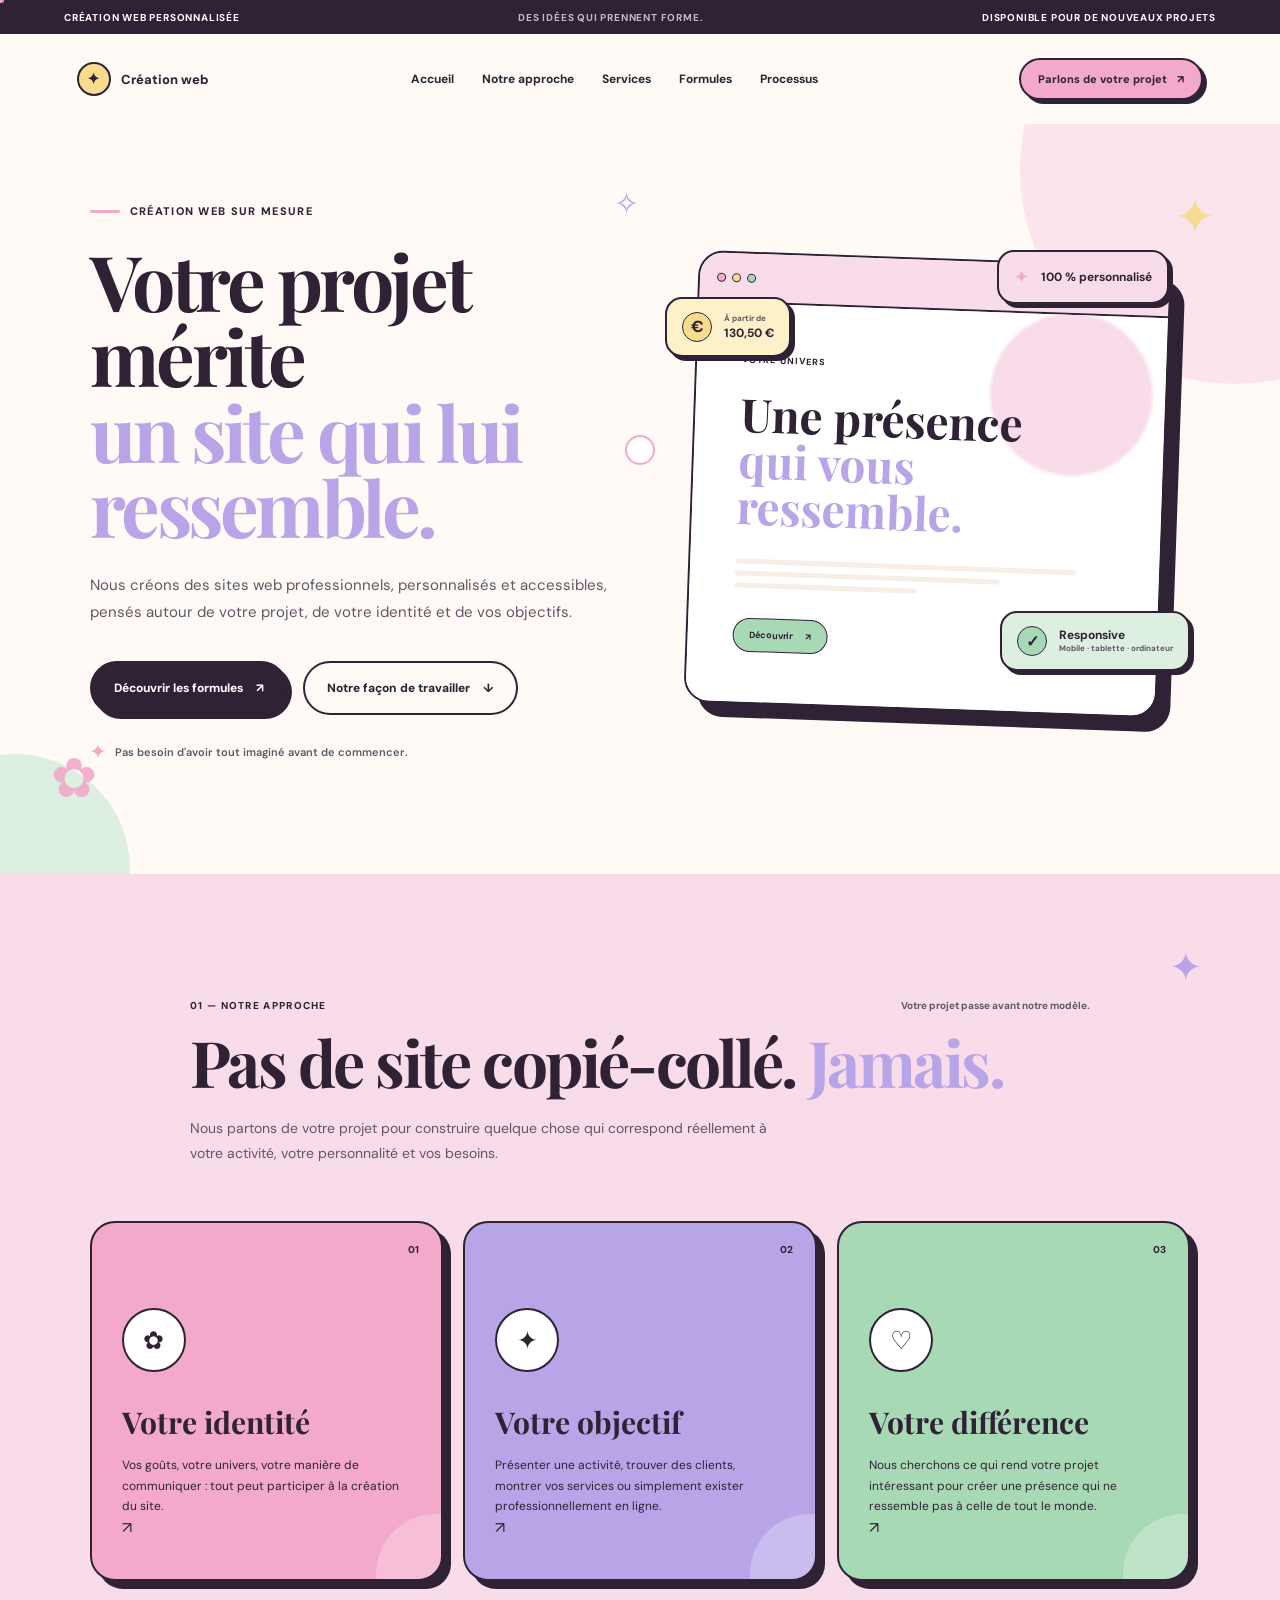
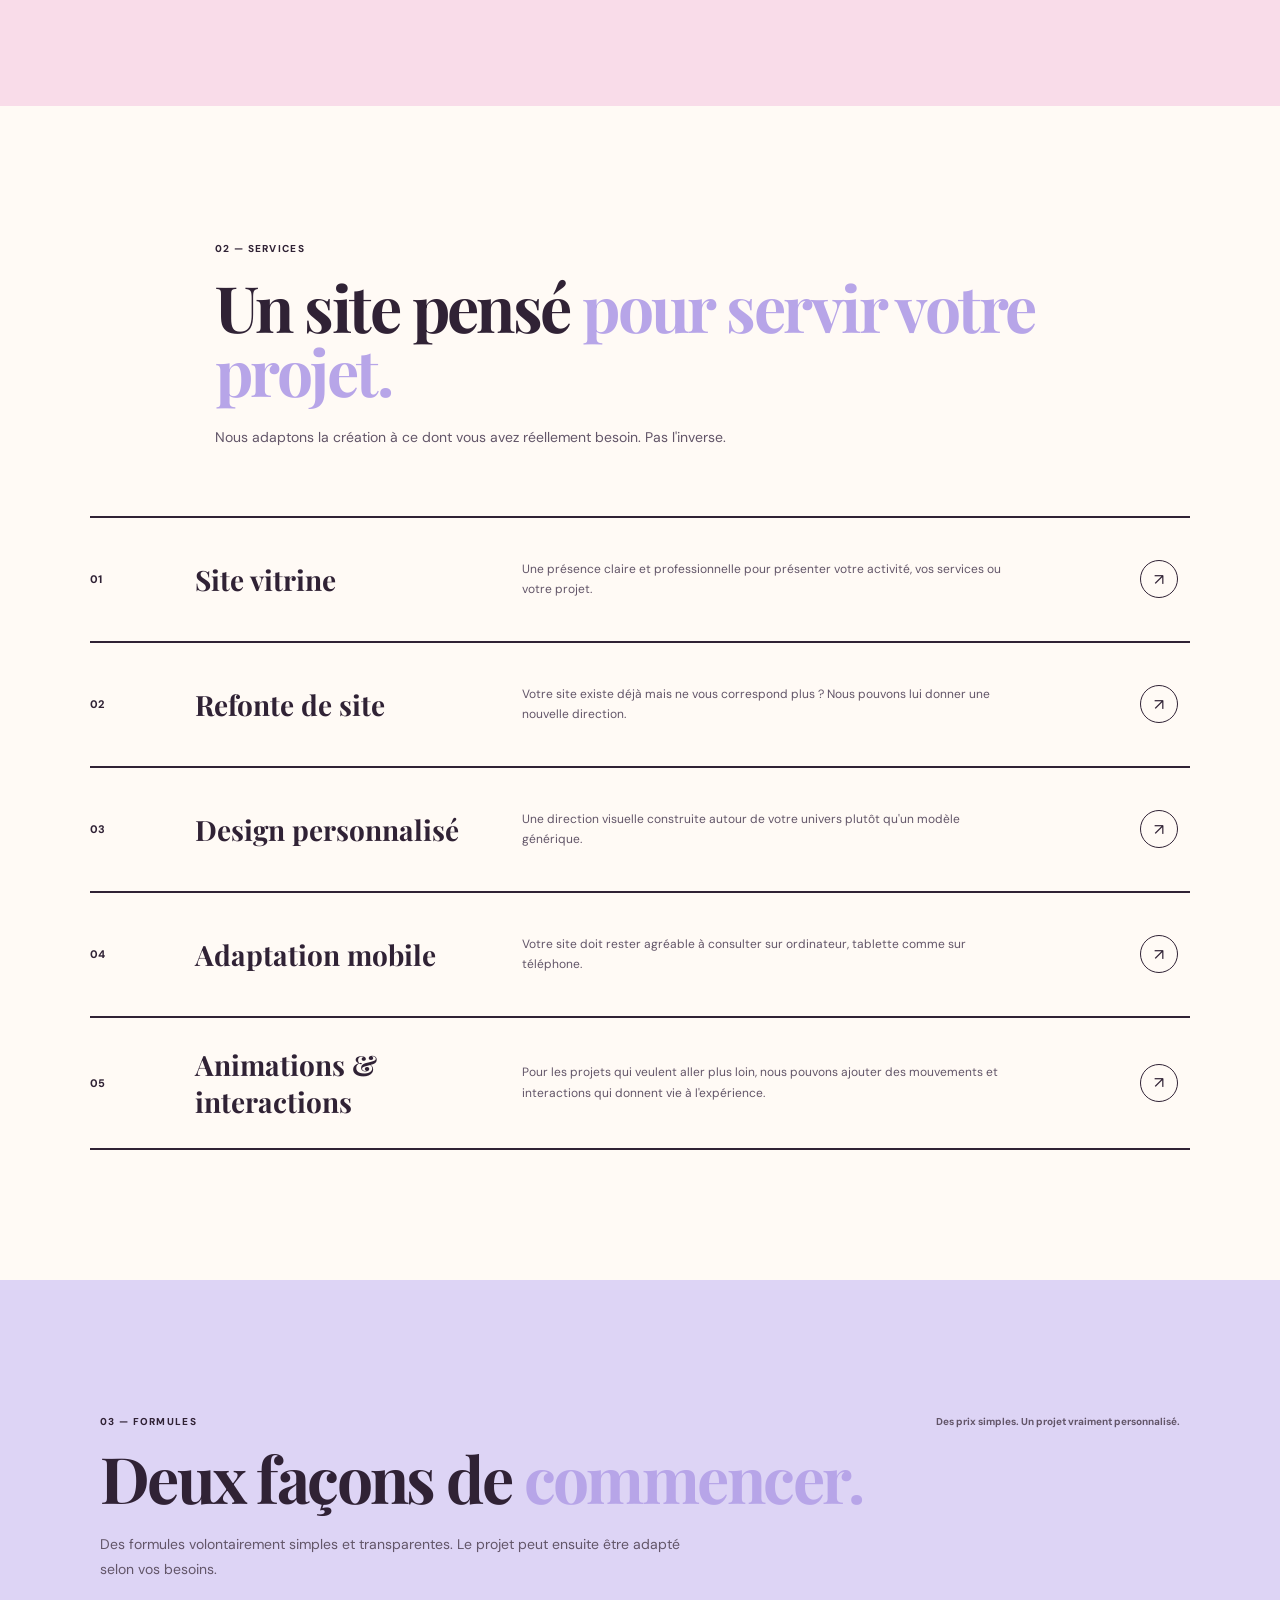
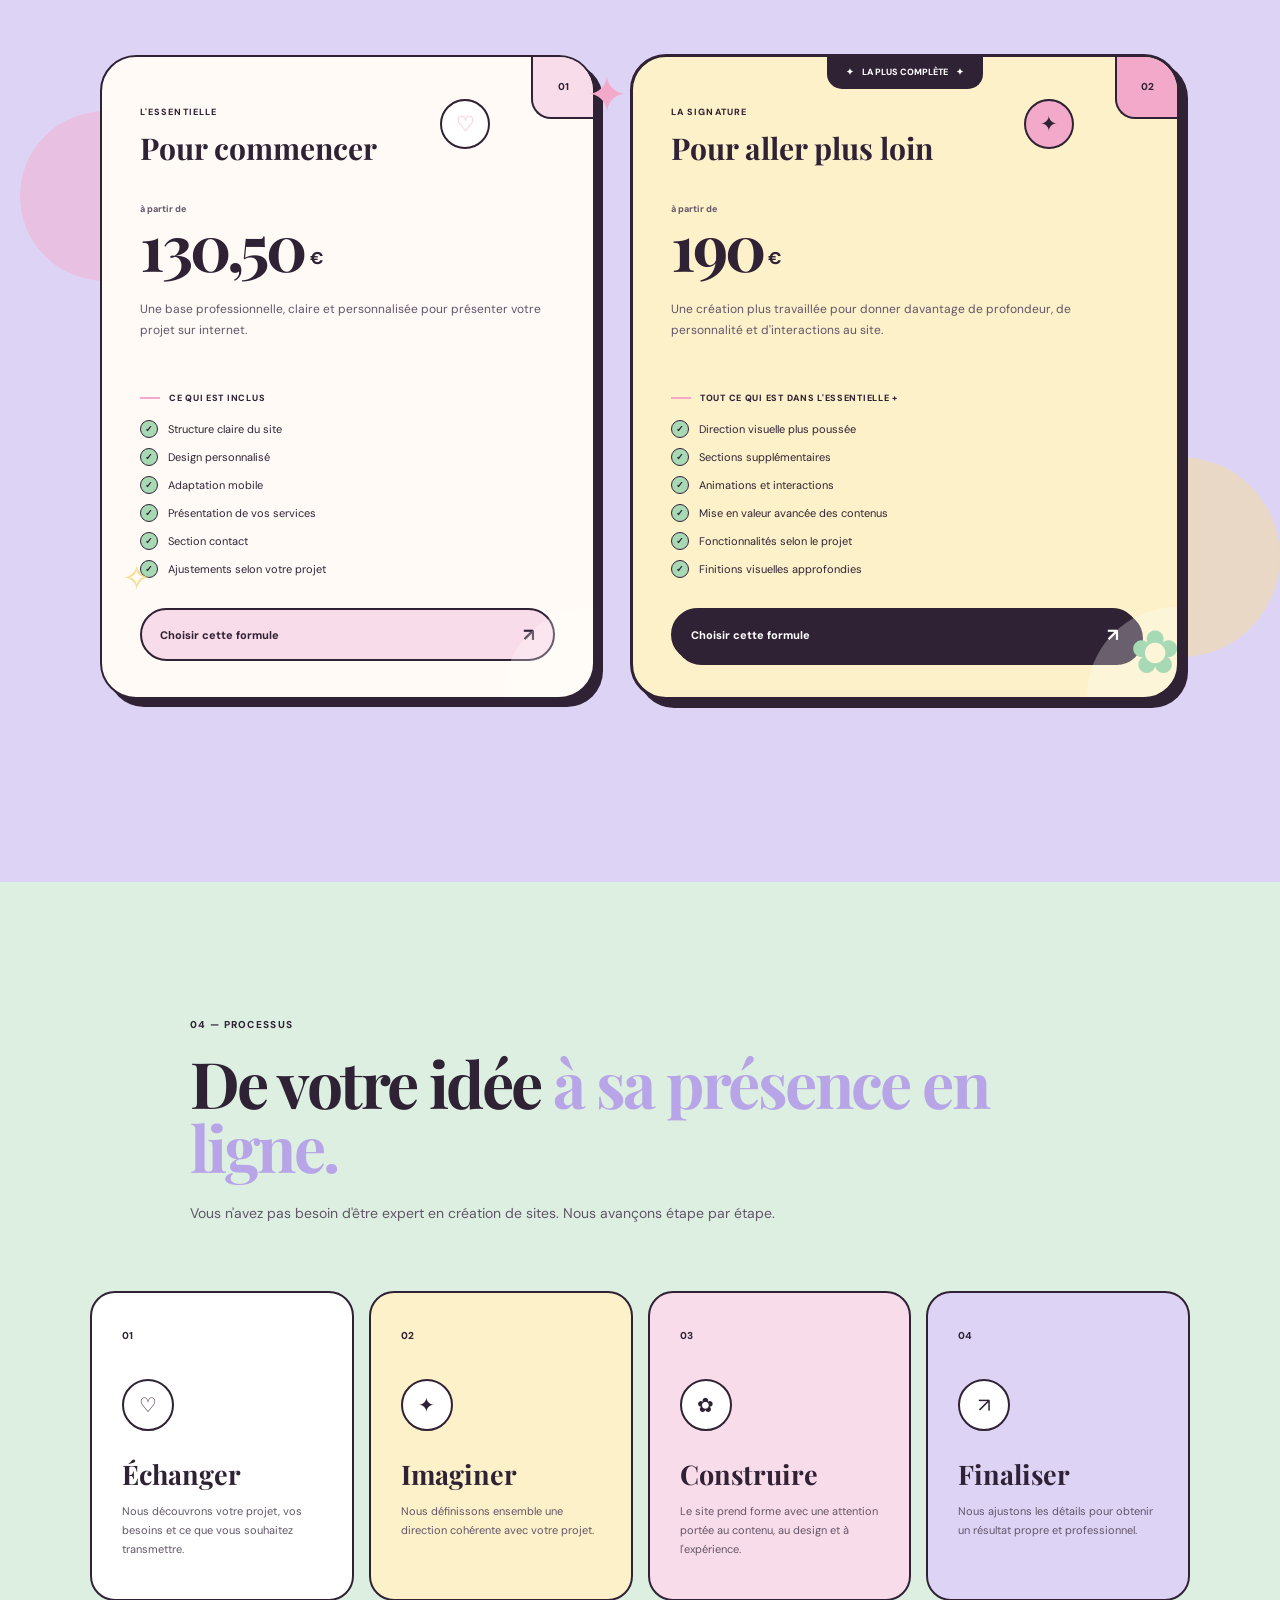
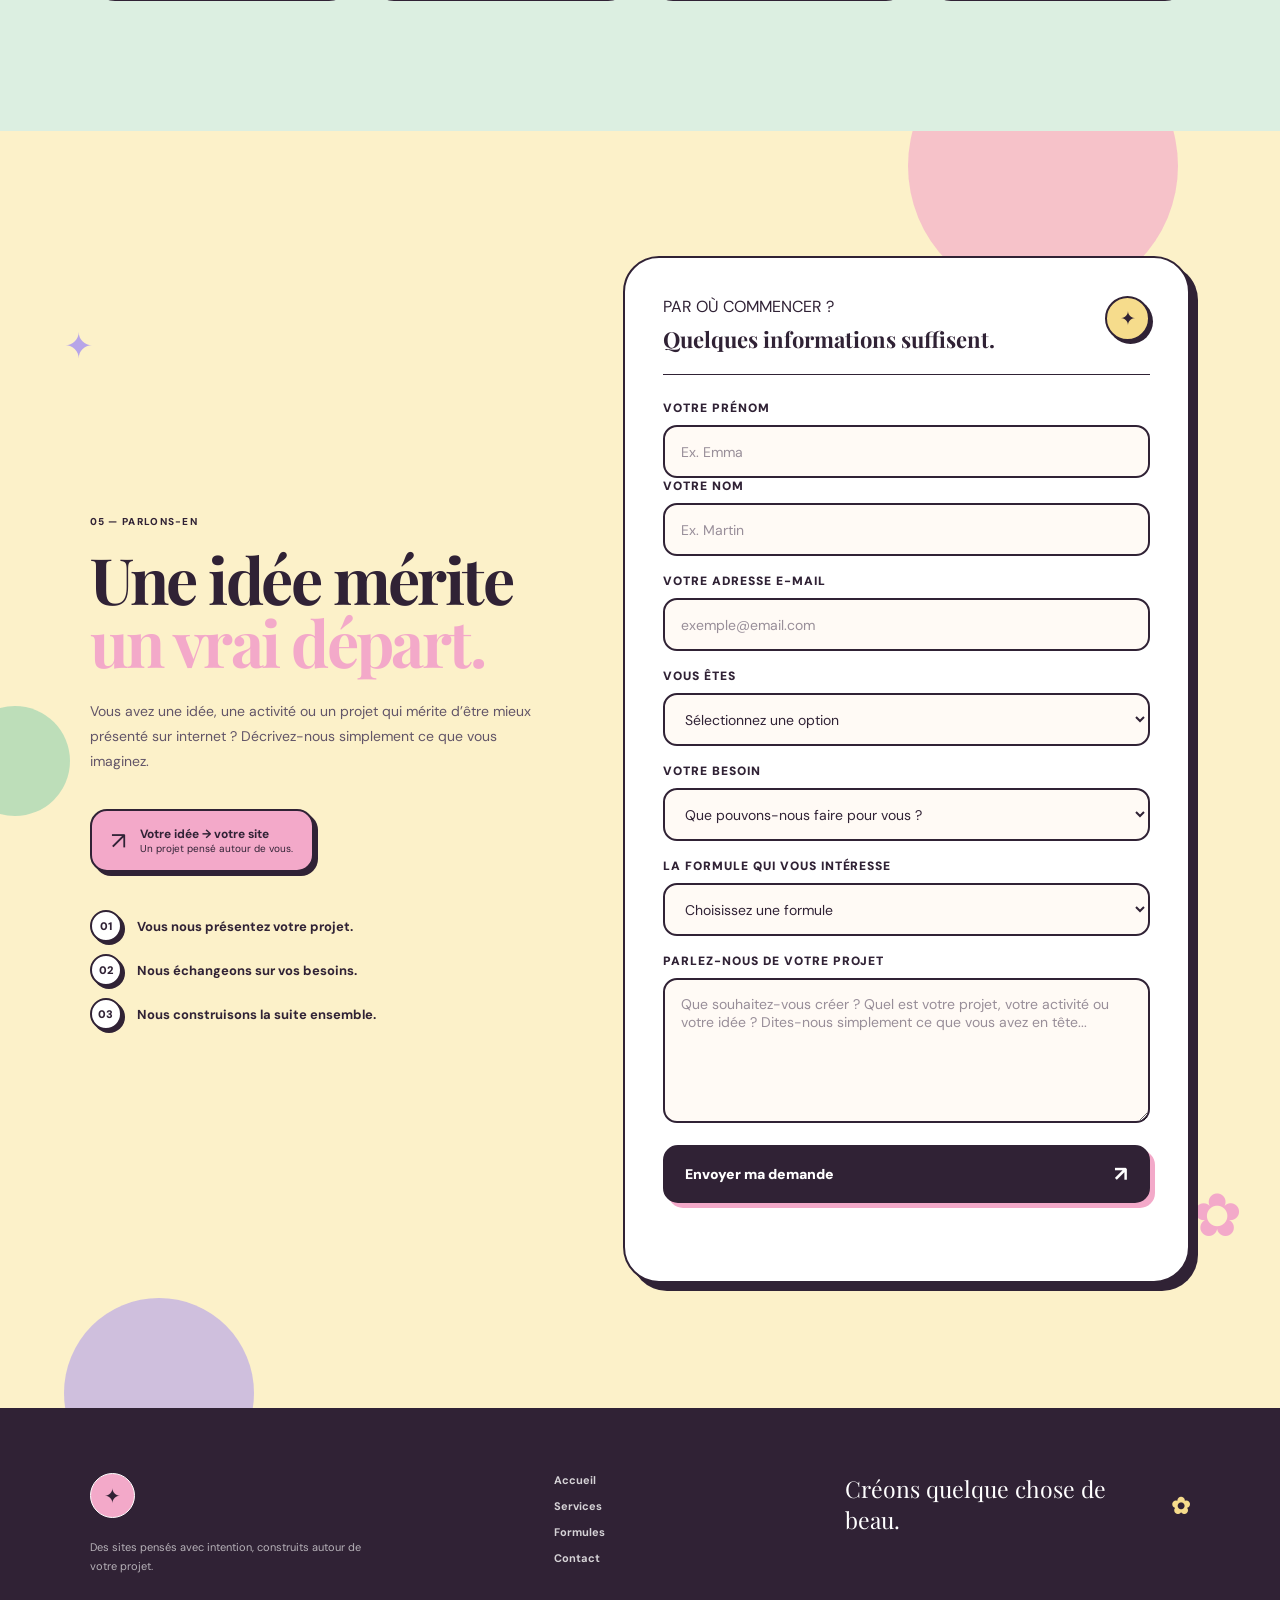
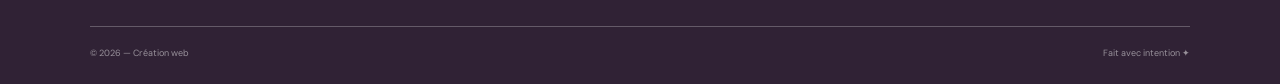
==== commit 7cc027ed: "Update print statement from 'Hello' to 'Goodbye'" ====
--- a/index.html
+++ b/index.html
@@ -3,6 +3,8 @@
 <html lang="fr">
 
 <head>
+
+    <meta name="google-site-verification" content="bymxRNX_CWgddTHTKSjXVVQZxXi2lzDGFidmE0EWgNw" />
 
 <meta charset="UTF-8">
 
@@ -345,7 +347,7 @@
                 </small>
 
                 <strong>
-                    90,50 €
+                    130,50 €
                 </strong>
 
             </div>
@@ -828,7 +830,7 @@
                 <div class="price">
 
                     <strong>
-                        90,50
+                        130,50
                     </strong>
 
                     <span>
@@ -964,7 +966,7 @@
                 <div class="price">
 
                     <strong>
-                        130
+                        190
                     </strong>
 
                     <span>
@@ -1361,12 +1363,19 @@
                 qui doit recevoir les demandes.
             -->
 
-            <form
-                class="contact-form"
-                id="contactForm"
-                action="https://formsubmit.co/studioornelo@gmail.com"
-                method="POST"
-            >
+            
+<form
+    class="contact-form"
+    id="contactForm"
+    action="https://formsubmit.co/studioornelo@gmail.com"
+    method="POST"
+>
+    <input
+        type="hidden"
+        name="_next"
+        value="https://studio-ornelo.netlify.app/paiement.html"
+    >
+
 
 
                 <!-- =================================================
@@ -1568,12 +1577,12 @@
                             Choisissez une formule
                         </option>
 
-                        <option value="Essentielle — 90,50 €">
-                            L'Essentielle — 90,50 €
+                        <option value="Essentielle — 130,50 €">
+                            L'Essentielle — 130,50 €
                         </option>
 
-                        <option value="Signature — 130 €">
-                            La Signature — 130 €
+                        <option value="Signature — 190 €">
+                            La Signature — 190 €
                         </option>
 
                         <option value="Je ne sais pas encore">
--- a/style.css
+++ b/style.css
@@ -3252,4 +3252,4 @@
         display: none !important;
     }
 
-}+}
